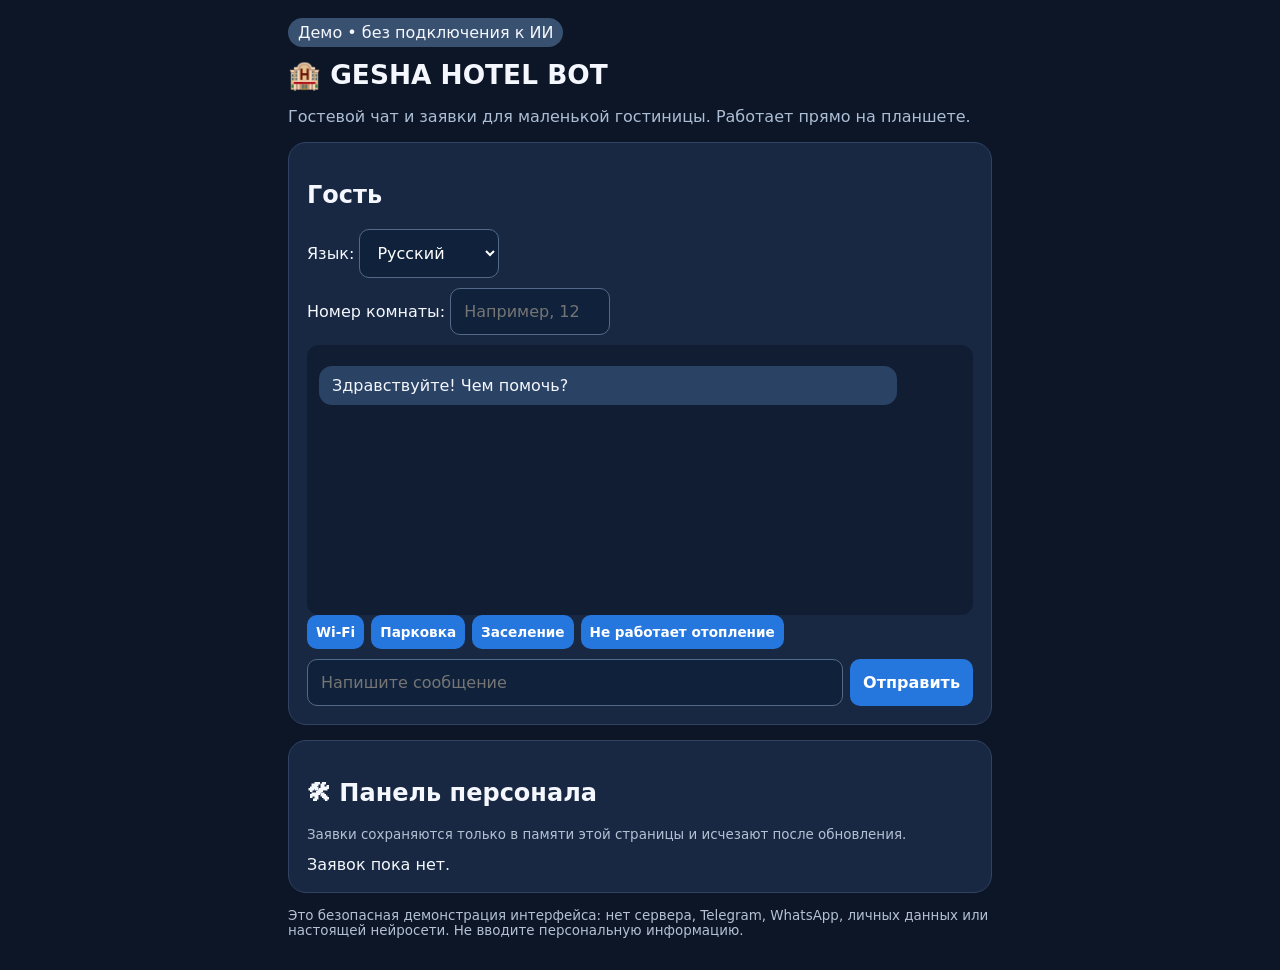
==== docs/index.html @ e12b0715 "Add standalone mobile demo for GitHub Pages" ====
<!doctype html><html lang="ru"><head><meta charset="utf-8"><meta name="viewport" content="width=device-width,initial-scale=1"><meta name="theme-color" content="#0c1627"><title>GESHA HOTEL BOT — Demo</title><style>:root{font-family:system-ui;color:#f4f7fd;background:#0c1627}*{box-sizing:border-box}body{margin:0}main{max-width:740px;margin:auto;padding:18px}h1{font-size:1.65rem;margin:12px 0 4px}p{color:#acbed5}.card{background:#182842;border:1px solid #304363;border-radius:18px;padding:18px;margin:15px 0}.chat{height:270px;overflow:auto;background:#101d32;border-radius:12px;padding:12px}.bubble{background:#2a4264;padding:10px 13px;border-radius:13px;margin:9px 0;max-width:90%;white-space:pre-wrap}.mine{margin-left:auto;background:#1764b7}input,button,select{padding:13px;border-radius:10px;border:1px solid #536989;font:inherit;color:white;background:#10223b}button{background:#2677dd;border:0;font-weight:650;cursor:pointer}form{display:flex;gap:7px;margin-top:10px}form input{flex:1;min-width:0}button:focus-visible{outline:3px solid #8ebfff}.chips{display:flex;flex-wrap:wrap;gap:7px}.chips button{font-size:.85rem;padding:9px}.muted{font-size:.84rem;color:#b4c1d3}.tag{display:inline-block;background:#395171;border-radius:99px;padding:5px 10px}.ticket{padding:10px;border-bottom:1px solid #42516b}.ticket button{font-size:.8rem;padding:7px;margin-left:8px}label{display:block;margin:10px 0}</style></head><body><main><span class="tag">Демо • без подключения к ИИ</span><h1>🏨 GESHA HOTEL BOT</h1><p>Гостевой чат и заявки для маленькой гостиницы. Работает прямо на планшете.</p><div class="card"><h2>Гость</h2><label>Язык: <select id="lang"><option value="ru">Русский</option><option value="de">Deutsch</option><option value="en">English</option><option value="uk">Українська</option></select></label><label>Номер комнаты: <input id="room" placeholder="Например, 12" maxlength="10" style="max-width:160px"></label><div id="chat" class="chat" aria-live="polite"></div><div class="chips"><button data-q="wifi">Wi-Fi</button><button data-q="parking">Парковка</button><button data-q="checkin">Заселение</button><button data-q="broken">Не работает отопление</button></div><form id="form"><input id="msg" maxlength="500" required placeholder="Напишите сообщение"><button>Отправить</button></form></div><div class="card"><h2>🛠 Панель персонала</h2><p class="muted">Заявки сохраняются только в памяти этой страницы и исчезают после обновления.</p><div id="tickets">Заявок пока нет.</div></div><p class="muted">Это безопасная демонстрация интерфейса: нет сервера, Telegram, WhatsApp, личных данных или настоящей нейросети. Не вводите персональную информацию.</p></main><script>
const $=id=>document.getElementById(id),tickets=[];let count=0;
const tr={ru:{welcome:'Здравствуйте! Чем помочь?',wifi:'Данные Wi-Fi можно получить у администратора.',parking:'Информацию о парковке уточните у администратора.',checkin:'Время заселения уточните у администратора.',ticket:'Заявка №{id} создана. Персонал получил её в демонстрационной панели.',unknown:'Я могу помочь с Wi-Fi, парковкой, заселением или заявкой на ремонт.'},de:{welcome:'Hallo! Wie kann ich helfen?',wifi:'Bitte fragen Sie an der Rezeption nach den WLAN-Daten.',parking:'Bitte fragen Sie an der Rezeption nach Parkmöglichkeiten.',checkin:'Bitte bestätigen Sie die Check-in-Zeit mit der Rezeption.',ticket:'Anfrage Nr. {id} erstellt. Sie erscheint in der Demo-Personalansicht.',unknown:'Ich helfe bei WLAN, Parken, Check-in oder Reparaturmeldungen.'},en:{welcome:'Hello! How can I help?',wifi:'Please ask reception for Wi-Fi details.',parking:'Please ask reception about parking.',checkin:'Please confirm check-in time with reception.',ticket:'Request #{id} created in the demo staff panel.',unknown:'Ask about Wi-Fi, parking, check-in or report a maintenance issue.'},uk:{welcome:'Вітаю! Чим допомогти?',wifi:'Дані Wi-Fi можна отримати в адміністратора.',parking:'Інформацію про паркування уточніть в адміністратора.',checkin:'Час заселення уточніть в адміністратора.',ticket:'Заявку №{id} створено в демонстраційній панелі.',unknown:'Запитайте про Wi-Fi, паркування, заселення або повідомте про несправність.'}};
function bubble(s,mine=false){const d=document.createElement('div');d.className='bubble'+(mine?' mine':'');d.textContent=s;$('chat').append(d);$('chat').scrollTop=$('chat').scrollHeight}
function render(){const root=$('tickets');root.replaceChildren();if(!tickets.length){root.textContent='Заявок пока нет.';return}for(const t of tickets){const row=document.createElement('div');row.className='ticket';const span=document.createElement('span');span.textContent='#'+t.id+' · '+(t.room||'номер не указан')+' · '+t.message+' · '+t.status;const btn=document.createElement('button');btn.textContent='Выполнено';btn.onclick=()=>{t.status='готово';render()};row.append(span,btn);root.append(row)}}
function answer(s,force){const l=tr[$('lang').value];bubble(s,true);let k=force||'';const m=s.toLowerCase();if(!k){if(/wi.?fi|wlan|вай|інтернет|internet/.test(m))k='wifi';else if(/парков|park|паркув/.test(m))k='parking';else if(/заезд|засел|check.?in|eincheck/.test(m))k='checkin';else if(/не работает|слом|отоплен|kaputt|defekt|broken|repair|heating|не працю|несправ/.test(m))k='broken'}if(k==='broken'){const id=++count;tickets.unshift({id,room:$('room').value,message:s,status:'новая'});render();bubble(l.ticket.replace('{id}',id))}else bubble(l[k]||l.unknown)}
$('form').onsubmit=e=>{e.preventDefault();const s=$('msg').value.trim();if(s)answer(s);$('msg').value=''};document.querySelectorAll('[data-q]').forEach(b=>b.onclick=()=>answer(b.textContent,b.dataset.q));$('lang').onchange=()=>bubble(tr[$('lang').value].welcome);bubble(tr.ru.welcome);
</script></body></html>
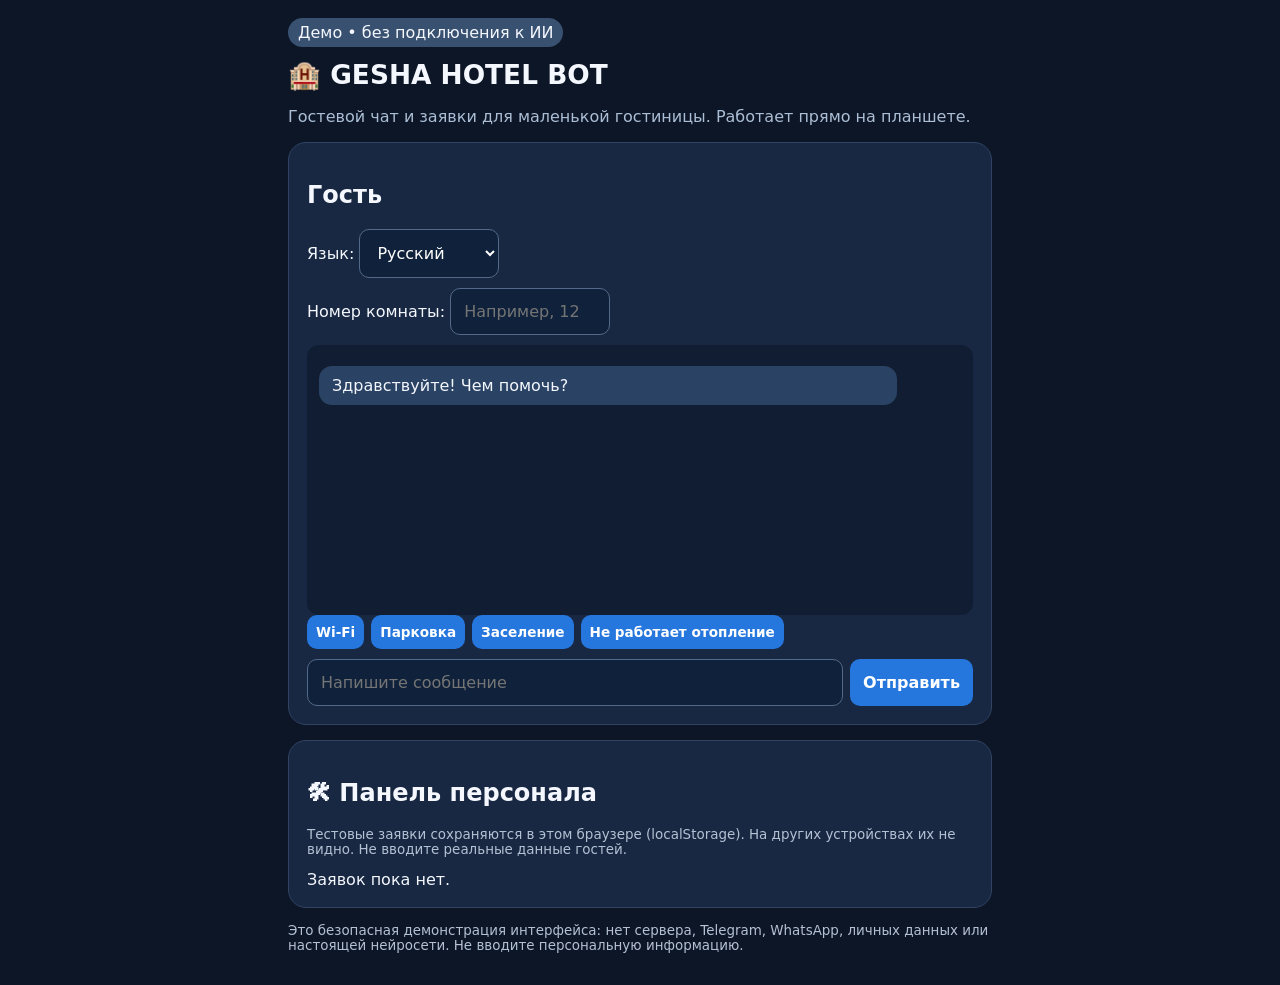
==== commit b60cfba8: "Demo v0.2: classify heating and help requests, persist local demo tickets" ====
--- a/docs/index.html
+++ b/docs/index.html
@@ -1,8 +1,8 @@
-<!doctype html><html lang="ru"><head><meta charset="utf-8"><meta name="viewport" content="width=device-width,initial-scale=1"><meta name="theme-color" content="#0c1627"><title>GESHA HOTEL BOT — Demo</title><style>:root{font-family:system-ui;color:#f4f7fd;background:#0c1627}*{box-sizing:border-box}body{margin:0}main{max-width:740px;margin:auto;padding:18px}h1{font-size:1.65rem;margin:12px 0 4px}p{color:#acbed5}.card{background:#182842;border:1px solid #304363;border-radius:18px;padding:18px;margin:15px 0}.chat{height:270px;overflow:auto;background:#101d32;border-radius:12px;padding:12px}.bubble{background:#2a4264;padding:10px 13px;border-radius:13px;margin:9px 0;max-width:90%;white-space:pre-wrap}.mine{margin-left:auto;background:#1764b7}input,button,select{padding:13px;border-radius:10px;border:1px solid #536989;font:inherit;color:white;background:#10223b}button{background:#2677dd;border:0;font-weight:650;cursor:pointer}form{display:flex;gap:7px;margin-top:10px}form input{flex:1;min-width:0}button:focus-visible{outline:3px solid #8ebfff}.chips{display:flex;flex-wrap:wrap;gap:7px}.chips button{font-size:.85rem;padding:9px}.muted{font-size:.84rem;color:#b4c1d3}.tag{display:inline-block;background:#395171;border-radius:99px;padding:5px 10px}.ticket{padding:10px;border-bottom:1px solid #42516b}.ticket button{font-size:.8rem;padding:7px;margin-left:8px}label{display:block;margin:10px 0}</style></head><body><main><span class="tag">Демо • без подключения к ИИ</span><h1>🏨 GESHA HOTEL BOT</h1><p>Гостевой чат и заявки для маленькой гостиницы. Работает прямо на планшете.</p><div class="card"><h2>Гость</h2><label>Язык: <select id="lang"><option value="ru">Русский</option><option value="de">Deutsch</option><option value="en">English</option><option value="uk">Українська</option></select></label><label>Номер комнаты: <input id="room" placeholder="Например, 12" maxlength="10" style="max-width:160px"></label><div id="chat" class="chat" aria-live="polite"></div><div class="chips"><button data-q="wifi">Wi-Fi</button><button data-q="parking">Парковка</button><button data-q="checkin">Заселение</button><button data-q="broken">Не работает отопление</button></div><form id="form"><input id="msg" maxlength="500" required placeholder="Напишите сообщение"><button>Отправить</button></form></div><div class="card"><h2>🛠 Панель персонала</h2><p class="muted">Заявки сохраняются только в памяти этой страницы и исчезают после обновления.</p><div id="tickets">Заявок пока нет.</div></div><p class="muted">Это безопасная демонстрация интерфейса: нет сервера, Telegram, WhatsApp, личных данных или настоящей нейросети. Не вводите персональную информацию.</p></main><script>
-const $=id=>document.getElementById(id),tickets=[];let count=0;
-const tr={ru:{welcome:'Здравствуйте! Чем помочь?',wifi:'Данные Wi-Fi можно получить у администратора.',parking:'Информацию о парковке уточните у администратора.',checkin:'Время заселения уточните у администратора.',ticket:'Заявка №{id} создана. Персонал получил её в демонстрационной панели.',unknown:'Я могу помочь с Wi-Fi, парковкой, заселением или заявкой на ремонт.'},de:{welcome:'Hallo! Wie kann ich helfen?',wifi:'Bitte fragen Sie an der Rezeption nach den WLAN-Daten.',parking:'Bitte fragen Sie an der Rezeption nach Parkmöglichkeiten.',checkin:'Bitte bestätigen Sie die Check-in-Zeit mit der Rezeption.',ticket:'Anfrage Nr. {id} erstellt. Sie erscheint in der Demo-Personalansicht.',unknown:'Ich helfe bei WLAN, Parken, Check-in oder Reparaturmeldungen.'},en:{welcome:'Hello! How can I help?',wifi:'Please ask reception for Wi-Fi details.',parking:'Please ask reception about parking.',checkin:'Please confirm check-in time with reception.',ticket:'Request #{id} created in the demo staff panel.',unknown:'Ask about Wi-Fi, parking, check-in or report a maintenance issue.'},uk:{welcome:'Вітаю! Чим допомогти?',wifi:'Дані Wi-Fi можна отримати в адміністратора.',parking:'Інформацію про паркування уточніть в адміністратора.',checkin:'Час заселення уточніть в адміністратора.',ticket:'Заявку №{id} створено в демонстраційній панелі.',unknown:'Запитайте про Wi-Fi, паркування, заселення або повідомте про несправність.'}};
+<!doctype html><html lang="ru"><head><meta charset="utf-8"><meta name="viewport" content="width=device-width,initial-scale=1"><meta name="theme-color" content="#0c1627"><title>GESHA HOTEL BOT — Demo</title><style>:root{font-family:system-ui;color:#f4f7fd;background:#0c1627}*{box-sizing:border-box}body{margin:0}main{max-width:740px;margin:auto;padding:18px}h1{font-size:1.65rem;margin:12px 0 4px}p{color:#acbed5}.card{background:#182842;border:1px solid #304363;border-radius:18px;padding:18px;margin:15px 0}.chat{height:270px;overflow:auto;background:#101d32;border-radius:12px;padding:12px}.bubble{background:#2a4264;padding:10px 13px;border-radius:13px;margin:9px 0;max-width:90%;white-space:pre-wrap}.mine{margin-left:auto;background:#1764b7}input,button,select{padding:13px;border-radius:10px;border:1px solid #536989;font:inherit;color:white;background:#10223b}button{background:#2677dd;border:0;font-weight:650;cursor:pointer}form{display:flex;gap:7px;margin-top:10px}form input{flex:1;min-width:0}button:focus-visible{outline:3px solid #8ebfff}.chips{display:flex;flex-wrap:wrap;gap:7px}.chips button{font-size:.85rem;padding:9px}.muted{font-size:.84rem;color:#b4c1d3}.tag{display:inline-block;background:#395171;border-radius:99px;padding:5px 10px}.ticket{padding:10px;border-bottom:1px solid #42516b}.ticket button{font-size:.8rem;padding:7px;margin-left:8px}label{display:block;margin:10px 0}</style></head><body><main><span class="tag">Демо • без подключения к ИИ</span><h1>🏨 GESHA HOTEL BOT</h1><p>Гостевой чат и заявки для маленькой гостиницы. Работает прямо на планшете.</p><div class="card"><h2>Гость</h2><label>Язык: <select id="lang"><option value="ru">Русский</option><option value="de">Deutsch</option><option value="en">English</option><option value="uk">Українська</option></select></label><label>Номер комнаты: <input id="room" placeholder="Например, 12" maxlength="10" style="max-width:160px"></label><div id="chat" class="chat" aria-live="polite"></div><div class="chips"><button data-q="wifi">Wi-Fi</button><button data-q="parking">Парковка</button><button data-q="checkin">Заселение</button><button data-q="broken">Не работает отопление</button></div><form id="form"><input id="msg" maxlength="500" required placeholder="Напишите сообщение"><button>Отправить</button></form></div><div class="card"><h2>🛠 Панель персонала</h2><p class="muted">Тестовые заявки сохраняются в этом браузере (localStorage). На других устройствах их не видно. Не вводите реальные данные гостей.</p><div id="tickets">Заявок пока нет.</div></div><p class="muted">Это безопасная демонстрация интерфейса: нет сервера, Telegram, WhatsApp, личных данных или настоящей нейросети. Не вводите персональную информацию.</p></main><script>
+const $=id=>document.getElementById(id);const STORAGE='gesha-hotel-demo-v02';let tickets=[];try{const saved=JSON.parse(localStorage.getItem(STORAGE)||'[]');if(Array.isArray(saved))tickets=saved.filter(x=>x&&typeof x.id==='number'&&typeof x.message==='string').slice(0,100)}catch(e){}let count=tickets.reduce((n,t)=>Math.max(n,t.id),0);const persist=()=>{try{localStorage.setItem(STORAGE,JSON.stringify(tickets.slice(0,100)))}catch(e){}};
+const classify=s=>{const m=s.toLowerCase().replace(/ё/g,'е');if(/wi.?fi|wlan|вай.?фай|интернет|інтернет/.test(m))return 'wifi';if(/парков|park|паркув/.test(m))return 'parking';if(/заезд|засел|check.?in|eincheck|заїзд/.test(m))return 'checkin';if(/холод|мерзн|замерз|нет тепла|не гре|отоплен|батаре|радиатор|heizung|heating|cold|kalt|warmwasser|тепл|опалення|холодно|cold room/.test(m))return 'heating';if(/не работает|не працю|слом|неисправ|несправ|проблем|почин|исправ|ремонт|kaputt|defekt|broken|repair|problem|fix|help|помогите|допомож/.test(m))return 'repair';if(/уборк|гряз|мусор|полотенц|clean|dirty|handtuch|reinig|прибиран/.test(m))return 'cleaning';return ''};const category=k=>({heating:'Отопление',repair:'Ремонт / помощь',cleaning:'Уборка'})[k]||'Другое';const tr={ru:{welcome:'Здравствуйте! Чем помочь?',wifi:'Данные Wi-Fi можно получить у администратора.',parking:'Информацию о парковке уточните у администратора.',checkin:'Время заселения уточните у администратора.',ticket:'Заявка №{id} создана. Персонал получил её в демонстрационной панели.',unknown:'Я могу помочь с Wi-Fi, парковкой, заселением или заявкой на ремонт.'},de:{welcome:'Hallo! Wie kann ich helfen?',wifi:'Bitte fragen Sie an der Rezeption nach den WLAN-Daten.',parking:'Bitte fragen Sie an der Rezeption nach Parkmöglichkeiten.',checkin:'Bitte bestätigen Sie die Check-in-Zeit mit der Rezeption.',ticket:'Anfrage Nr. {id} erstellt. Sie erscheint in der Demo-Personalansicht.',unknown:'Ich helfe bei WLAN, Parken, Check-in oder Reparaturmeldungen.'},en:{welcome:'Hello! How can I help?',wifi:'Please ask reception for Wi-Fi details.',parking:'Please ask reception about parking.',checkin:'Please confirm check-in time with reception.',ticket:'Request #{id} created in the demo staff panel.',unknown:'Ask about Wi-Fi, parking, check-in or report a maintenance issue.'},uk:{welcome:'Вітаю! Чим допомогти?',wifi:'Дані Wi-Fi можна отримати в адміністратора.',parking:'Інформацію про паркування уточніть в адміністратора.',checkin:'Час заселення уточніть в адміністратора.',ticket:'Заявку №{id} створено в демонстраційній панелі.',unknown:'Запитайте про Wi-Fi, паркування, заселення або повідомте про несправність.'}};
 function bubble(s,mine=false){const d=document.createElement('div');d.className='bubble'+(mine?' mine':'');d.textContent=s;$('chat').append(d);$('chat').scrollTop=$('chat').scrollHeight}
-function render(){const root=$('tickets');root.replaceChildren();if(!tickets.length){root.textContent='Заявок пока нет.';return}for(const t of tickets){const row=document.createElement('div');row.className='ticket';const span=document.createElement('span');span.textContent='#'+t.id+' · '+(t.room||'номер не указан')+' · '+t.message+' · '+t.status;const btn=document.createElement('button');btn.textContent='Выполнено';btn.onclick=()=>{t.status='готово';render()};row.append(span,btn);root.append(row)}}
-function answer(s,force){const l=tr[$('lang').value];bubble(s,true);let k=force||'';const m=s.toLowerCase();if(!k){if(/wi.?fi|wlan|вай|інтернет|internet/.test(m))k='wifi';else if(/парков|park|паркув/.test(m))k='parking';else if(/заезд|засел|check.?in|eincheck/.test(m))k='checkin';else if(/не работает|слом|отоплен|kaputt|defekt|broken|repair|heating|не працю|несправ/.test(m))k='broken'}if(k==='broken'){const id=++count;tickets.unshift({id,room:$('room').value,message:s,status:'новая'});render();bubble(l.ticket.replace('{id}',id))}else bubble(l[k]||l.unknown)}
-$('form').onsubmit=e=>{e.preventDefault();const s=$('msg').value.trim();if(s)answer(s);$('msg').value=''};document.querySelectorAll('[data-q]').forEach(b=>b.onclick=()=>answer(b.textContent,b.dataset.q));$('lang').onchange=()=>bubble(tr[$('lang').value].welcome);bubble(tr.ru.welcome);
+function render(){const root=$('tickets');root.replaceChildren();if(!tickets.length){root.textContent='Заявок пока нет.';return}for(const t of tickets){const row=document.createElement('div');row.className='ticket';const span=document.createElement('span');span.textContent='#'+t.id+' · '+(t.room||'номер не указан')+' · '+(t.category||'Обращение')+' · '+t.message+' · '+t.status;const btn=document.createElement('button');btn.textContent='Выполнено';btn.onclick=()=>{t.status='готово';persist();render()};row.append(span,btn);root.append(row)}}
+function answer(s,force){const l=tr[$('lang').value];bubble(s,true);const k=force||classify(s);if(['heating','repair','cleaning','broken'].includes(k)){const id=++count;tickets.unshift({id,room:$('room').value,message:s,category:category(k==='broken'?'repair':k),status:'новая'});persist();render();bubble(l.ticket.replace('{id}',id))}else bubble(l[k]||l.unknown)}
+$('form').onsubmit=e=>{e.preventDefault();const s=$('msg').value.trim();if(s)answer(s);$('msg').value=''};document.querySelectorAll('[data-q]').forEach(b=>b.onclick=()=>answer(b.textContent,b.dataset.q));$('lang').onchange=()=>bubble(tr[$('lang').value].welcome);render();bubble(tr.ru.welcome);
 </script></body></html>
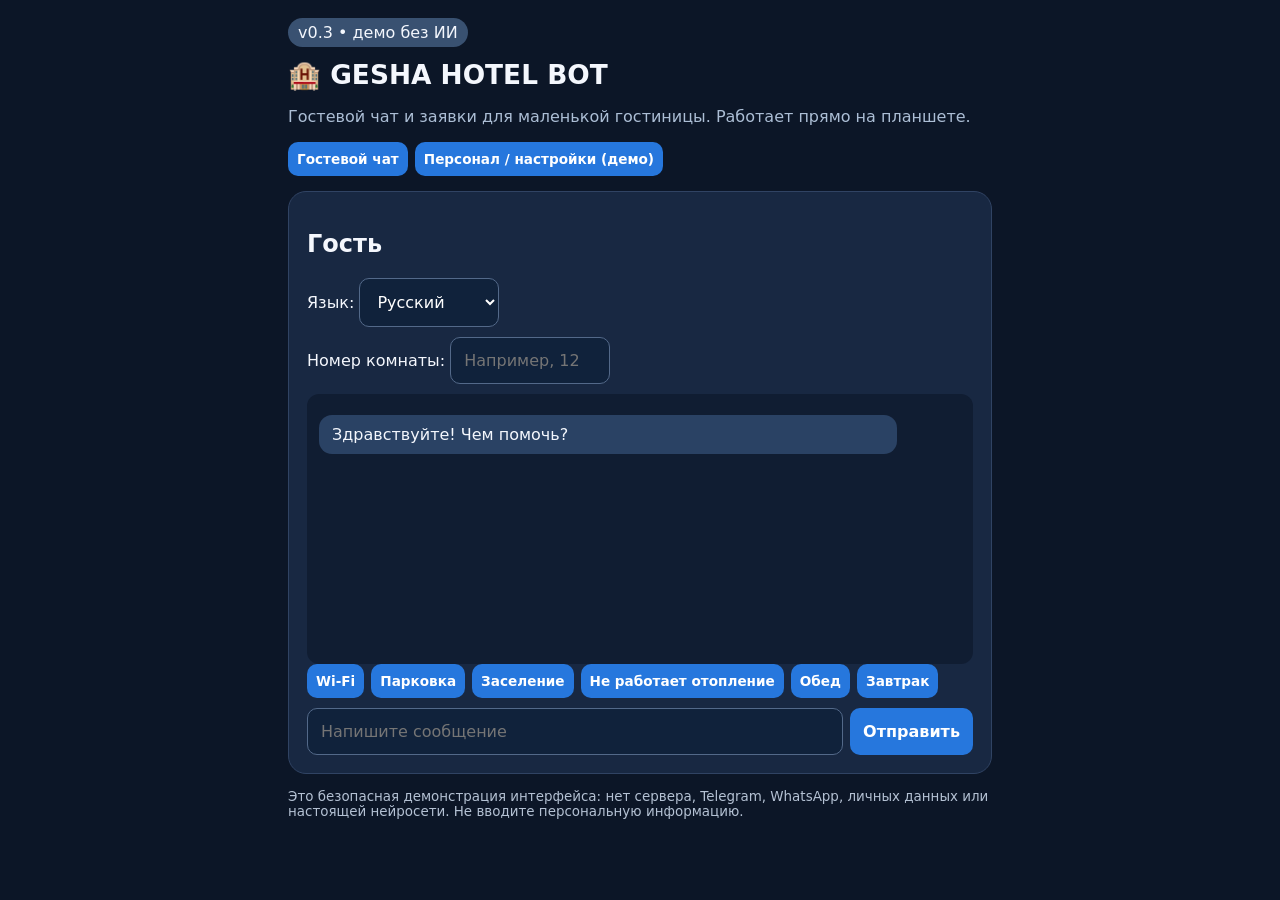
==== commit 9484ba6d: "Demo v0.3: guest/staff tabs, editable meal times and services, request room number" ====
--- a/docs/index.html
+++ b/docs/index.html
@@ -1,8 +1,8 @@
-<!doctype html><html lang="ru"><head><meta charset="utf-8"><meta name="viewport" content="width=device-width,initial-scale=1"><meta name="theme-color" content="#0c1627"><title>GESHA HOTEL BOT — Demo</title><style>:root{font-family:system-ui;color:#f4f7fd;background:#0c1627}*{box-sizing:border-box}body{margin:0}main{max-width:740px;margin:auto;padding:18px}h1{font-size:1.65rem;margin:12px 0 4px}p{color:#acbed5}.card{background:#182842;border:1px solid #304363;border-radius:18px;padding:18px;margin:15px 0}.chat{height:270px;overflow:auto;background:#101d32;border-radius:12px;padding:12px}.bubble{background:#2a4264;padding:10px 13px;border-radius:13px;margin:9px 0;max-width:90%;white-space:pre-wrap}.mine{margin-left:auto;background:#1764b7}input,button,select{padding:13px;border-radius:10px;border:1px solid #536989;font:inherit;color:white;background:#10223b}button{background:#2677dd;border:0;font-weight:650;cursor:pointer}form{display:flex;gap:7px;margin-top:10px}form input{flex:1;min-width:0}button:focus-visible{outline:3px solid #8ebfff}.chips{display:flex;flex-wrap:wrap;gap:7px}.chips button{font-size:.85rem;padding:9px}.muted{font-size:.84rem;color:#b4c1d3}.tag{display:inline-block;background:#395171;border-radius:99px;padding:5px 10px}.ticket{padding:10px;border-bottom:1px solid #42516b}.ticket button{font-size:.8rem;padding:7px;margin-left:8px}label{display:block;margin:10px 0}</style></head><body><main><span class="tag">Демо • без подключения к ИИ</span><h1>🏨 GESHA HOTEL BOT</h1><p>Гостевой чат и заявки для маленькой гостиницы. Работает прямо на планшете.</p><div class="card"><h2>Гость</h2><label>Язык: <select id="lang"><option value="ru">Русский</option><option value="de">Deutsch</option><option value="en">English</option><option value="uk">Українська</option></select></label><label>Номер комнаты: <input id="room" placeholder="Например, 12" maxlength="10" style="max-width:160px"></label><div id="chat" class="chat" aria-live="polite"></div><div class="chips"><button data-q="wifi">Wi-Fi</button><button data-q="parking">Парковка</button><button data-q="checkin">Заселение</button><button data-q="broken">Не работает отопление</button></div><form id="form"><input id="msg" maxlength="500" required placeholder="Напишите сообщение"><button>Отправить</button></form></div><div class="card"><h2>🛠 Панель персонала</h2><p class="muted">Тестовые заявки сохраняются в этом браузере (localStorage). На других устройствах их не видно. Не вводите реальные данные гостей.</p><div id="tickets">Заявок пока нет.</div></div><p class="muted">Это безопасная демонстрация интерфейса: нет сервера, Telegram, WhatsApp, личных данных или настоящей нейросети. Не вводите персональную информацию.</p></main><script>
-const $=id=>document.getElementById(id);const STORAGE='gesha-hotel-demo-v02';let tickets=[];try{const saved=JSON.parse(localStorage.getItem(STORAGE)||'[]');if(Array.isArray(saved))tickets=saved.filter(x=>x&&typeof x.id==='number'&&typeof x.message==='string').slice(0,100)}catch(e){}let count=tickets.reduce((n,t)=>Math.max(n,t.id),0);const persist=()=>{try{localStorage.setItem(STORAGE,JSON.stringify(tickets.slice(0,100)))}catch(e){}};
-const classify=s=>{const m=s.toLowerCase().replace(/ё/g,'е');if(/wi.?fi|wlan|вай.?фай|интернет|інтернет/.test(m))return 'wifi';if(/парков|park|паркув/.test(m))return 'parking';if(/заезд|засел|check.?in|eincheck|заїзд/.test(m))return 'checkin';if(/холод|мерзн|замерз|нет тепла|не гре|отоплен|батаре|радиатор|heizung|heating|cold|kalt|warmwasser|тепл|опалення|холодно|cold room/.test(m))return 'heating';if(/не работает|не працю|слом|неисправ|несправ|проблем|почин|исправ|ремонт|kaputt|defekt|broken|repair|problem|fix|help|помогите|допомож/.test(m))return 'repair';if(/уборк|гряз|мусор|полотенц|clean|dirty|handtuch|reinig|прибиран/.test(m))return 'cleaning';return ''};const category=k=>({heating:'Отопление',repair:'Ремонт / помощь',cleaning:'Уборка'})[k]||'Другое';const tr={ru:{welcome:'Здравствуйте! Чем помочь?',wifi:'Данные Wi-Fi можно получить у администратора.',parking:'Информацию о парковке уточните у администратора.',checkin:'Время заселения уточните у администратора.',ticket:'Заявка №{id} создана. Персонал получил её в демонстрационной панели.',unknown:'Я могу помочь с Wi-Fi, парковкой, заселением или заявкой на ремонт.'},de:{welcome:'Hallo! Wie kann ich helfen?',wifi:'Bitte fragen Sie an der Rezeption nach den WLAN-Daten.',parking:'Bitte fragen Sie an der Rezeption nach Parkmöglichkeiten.',checkin:'Bitte bestätigen Sie die Check-in-Zeit mit der Rezeption.',ticket:'Anfrage Nr. {id} erstellt. Sie erscheint in der Demo-Personalansicht.',unknown:'Ich helfe bei WLAN, Parken, Check-in oder Reparaturmeldungen.'},en:{welcome:'Hello! How can I help?',wifi:'Please ask reception for Wi-Fi details.',parking:'Please ask reception about parking.',checkin:'Please confirm check-in time with reception.',ticket:'Request #{id} created in the demo staff panel.',unknown:'Ask about Wi-Fi, parking, check-in or report a maintenance issue.'},uk:{welcome:'Вітаю! Чим допомогти?',wifi:'Дані Wi-Fi можна отримати в адміністратора.',parking:'Інформацію про паркування уточніть в адміністратора.',checkin:'Час заселення уточніть в адміністратора.',ticket:'Заявку №{id} створено в демонстраційній панелі.',unknown:'Запитайте про Wi-Fi, паркування, заселення або повідомте про несправність.'}};
+<!doctype html><html lang="ru"><head><meta charset="utf-8"><meta name="viewport" content="width=device-width,initial-scale=1"><meta name="theme-color" content="#0c1627"><title>GESHA HOTEL BOT — Demo</title><style>:root{font-family:system-ui;color:#f4f7fd;background:#0c1627}*{box-sizing:border-box}body{margin:0}main{max-width:740px;margin:auto;padding:18px}h1{font-size:1.65rem;margin:12px 0 4px}p{color:#acbed5}.card{background:#182842;border:1px solid #304363;border-radius:18px;padding:18px;margin:15px 0}.chat{height:270px;overflow:auto;background:#101d32;border-radius:12px;padding:12px}.bubble{background:#2a4264;padding:10px 13px;border-radius:13px;margin:9px 0;max-width:90%;white-space:pre-wrap}.mine{margin-left:auto;background:#1764b7}input,button,select{padding:13px;border-radius:10px;border:1px solid #536989;font:inherit;color:white;background:#10223b}button{background:#2677dd;border:0;font-weight:650;cursor:pointer}form{display:flex;gap:7px;margin-top:10px}form input{flex:1;min-width:0}button:focus-visible{outline:3px solid #8ebfff}.chips{display:flex;flex-wrap:wrap;gap:7px}.chips button{font-size:.85rem;padding:9px}.muted{font-size:.84rem;color:#b4c1d3}.tag{display:inline-block;background:#395171;border-radius:99px;padding:5px 10px}.ticket{padding:10px;border-bottom:1px solid #42516b}.ticket button{font-size:.8rem;padding:7px;margin-left:8px} [hidden]{display:none!important}.setting{margin:10px 0}.setting input{width:100%;margin-top:4px}label{display:block;margin:10px 0}</style></head><body><main><span class="tag">v0.3 • демо без ИИ</span><h1>🏨 GESHA HOTEL BOT</h1><p>Гостевой чат и заявки для маленькой гостиницы. Работает прямо на планшете.</p><nav class="chips"><button id="guestTab" type="button">Гостевой чат</button><button id="staffTab" type="button">Персонал / настройки (демо)</button></nav><div class="card" id="guestPanel"><h2>Гость</h2><label>Язык: <select id="lang"><option value="ru">Русский</option><option value="de">Deutsch</option><option value="en">English</option><option value="uk">Українська</option></select></label><label>Номер комнаты: <input id="room" placeholder="Например, 12" maxlength="10" style="max-width:160px"></label><div id="chat" class="chat" aria-live="polite"></div><div class="chips"><button data-q="wifi">Wi-Fi</button><button data-q="parking">Парковка</button><button data-q="checkin">Заселение</button><button data-q="broken">Не работает отопление</button><button data-q="lunch">Обед</button><button data-q="breakfast">Завтрак</button></div><form id="form"><input id="msg" maxlength="500" required placeholder="Напишите сообщение"><button>Отправить</button></form></div><div class="card" id="staffPanel" hidden><h2>🛠 Панель персонала</h2><p class="muted">Демо без авторизации. Для настоящих гостей нужна отдельная защищённая панель и сервер.</p><h3>Информация о гостинице</h3><p class="muted">Заполните фактические часы и услуги. Пока поле пустое, бот направляет гостя к администратору.</p><div id="settings"></div><button type="button" id="saveSettings">Сохранить информацию</button><h3>Заявки</h3><p class="muted">Тестовые заявки сохраняются в этом браузере (localStorage). На других устройствах их не видно. Не вводите реальные данные гостей.</p><div id="tickets">Заявок пока нет.</div></div><p class="muted">Это безопасная демонстрация интерфейса: нет сервера, Telegram, WhatsApp, личных данных или настоящей нейросети. Не вводите персональную информацию.</p></main><script>
+const $=id=>document.getElementById(id);let pending=null;const roomPrompt={ru:'Укажите, пожалуйста, номер комнаты, чтобы оформить заявку.',de:'Bitte nennen Sie Ihre Zimmernummer, damit ich die Anfrage aufnehmen kann.',en:'Please provide your room number so I can register the request.',uk:'Будь ласка, вкажіть номер кімнати для оформлення заявки.'};const missingInfo={ru:'Расписание или услуга пока не указаны. Уточните, пожалуйста, у администратора.',de:'Diese Information ist noch nicht hinterlegt. Bitte fragen Sie an der Rezeption.',en:'This information has not been provided yet. Please ask reception.',uk:'Цю інформацію ще не додано. Будь ласка, уточніть в адміністратора.'};const STORAGE='gesha-hotel-demo-v02';let tickets=[];try{const saved=JSON.parse(localStorage.getItem(STORAGE)||'[]');if(Array.isArray(saved))tickets=saved.filter(x=>x&&typeof x.id==='number'&&typeof x.message==='string').slice(0,100)}catch(e){}let count=tickets.reduce((n,t)=>Math.max(n,t.id),0);const persist=()=>{try{localStorage.setItem(STORAGE,JSON.stringify(tickets.slice(0,100)))}catch(e){}};const INFO_KEY='gesha-hotel-info-v03';const infoFields={breakfast:'Время завтрака',lunch:'Время обеда',dinner:'Время ужина',checkout:'Время выезда',reception:'Контакты ресепшена',services:'Услуги гостиницы'};let info={};try{info=JSON.parse(localStorage.getItem(INFO_KEY)||'{}')||{}}catch(e){}
+const classify=s=>{const m=s.toLowerCase().replace(/ё/g,'е');if(/завтрак|снідан|frühstück|breakfast/.test(m))return 'breakfast';if(/обед|обід|mittagessen|lunch/.test(m))return 'lunch';if(/ужин|вечер|вечеря|abendessen|dinner|supper/.test(m))return 'dinner';if(/выезд|виселен|check.?out|auscheck/.test(m))return 'checkout';if(/ресепш|администратор|rezeption|reception|контакт/.test(m))return 'reception';if(/услуг|сервис|service|послуг/.test(m))return 'services';if(/wi.?fi|wlan|вай.?фай|интернет|інтернет/.test(m))return 'wifi';if(/парков|park|паркув/.test(m))return 'parking';if(/заезд|засел|check.?in|eincheck|заїзд/.test(m))return 'checkin';if(/холод|мерзн|замерз|нет тепла|не гре|отоплен|батаре|радиатор|heizung|heating|cold|kalt|warmwasser|тепл|опалення|холодно|cold room/.test(m))return 'heating';if(/не работает|не працю|слом|неисправ|несправ|проблем|почин|исправ|ремонт|kaputt|defekt|broken|repair|problem|fix|help|помогите|допомож/.test(m))return 'repair';if(/уборк|гряз|мусор|полотенц|clean|dirty|handtuch|reinig|прибиран/.test(m))return 'cleaning';return ''};const category=k=>({heating:'Отопление',repair:'Ремонт / помощь',cleaning:'Уборка'})[k]||'Другое';const tr={ru:{welcome:'Здравствуйте! Чем помочь?',wifi:'Данные Wi-Fi можно получить у администратора.',parking:'Информацию о парковке уточните у администратора.',checkin:'Время заселения уточните у администратора.',ticket:'Заявка №{id} создана. Персонал получил её в демонстрационной панели.',unknown:'Я могу помочь с Wi-Fi, парковкой, заселением или заявкой на ремонт.'},de:{welcome:'Hallo! Wie kann ich helfen?',wifi:'Bitte fragen Sie an der Rezeption nach den WLAN-Daten.',parking:'Bitte fragen Sie an der Rezeption nach Parkmöglichkeiten.',checkin:'Bitte bestätigen Sie die Check-in-Zeit mit der Rezeption.',ticket:'Anfrage Nr. {id} erstellt. Sie erscheint in der Demo-Personalansicht.',unknown:'Ich helfe bei WLAN, Parken, Check-in oder Reparaturmeldungen.'},en:{welcome:'Hello! How can I help?',wifi:'Please ask reception for Wi-Fi details.',parking:'Please ask reception about parking.',checkin:'Please confirm check-in time with reception.',ticket:'Request #{id} created in the demo staff panel.',unknown:'Ask about Wi-Fi, parking, check-in or report a maintenance issue.'},uk:{welcome:'Вітаю! Чим допомогти?',wifi:'Дані Wi-Fi можна отримати в адміністратора.',parking:'Інформацію про паркування уточніть в адміністратора.',checkin:'Час заселення уточніть в адміністратора.',ticket:'Заявку №{id} створено в демонстраційній панелі.',unknown:'Запитайте про Wi-Fi, паркування, заселення або повідомте про несправність.'}};
 function bubble(s,mine=false){const d=document.createElement('div');d.className='bubble'+(mine?' mine':'');d.textContent=s;$('chat').append(d);$('chat').scrollTop=$('chat').scrollHeight}
 function render(){const root=$('tickets');root.replaceChildren();if(!tickets.length){root.textContent='Заявок пока нет.';return}for(const t of tickets){const row=document.createElement('div');row.className='ticket';const span=document.createElement('span');span.textContent='#'+t.id+' · '+(t.room||'номер не указан')+' · '+(t.category||'Обращение')+' · '+t.message+' · '+t.status;const btn=document.createElement('button');btn.textContent='Выполнено';btn.onclick=()=>{t.status='готово';persist();render()};row.append(span,btn);root.append(row)}}
-function answer(s,force){const l=tr[$('lang').value];bubble(s,true);const k=force||classify(s);if(['heating','repair','cleaning','broken'].includes(k)){const id=++count;tickets.unshift({id,room:$('room').value,message:s,category:category(k==='broken'?'repair':k),status:'новая'});persist();render();bubble(l.ticket.replace('{id}',id))}else bubble(l[k]||l.unknown)}
-$('form').onsubmit=e=>{e.preventDefault();const s=$('msg').value.trim();if(s)answer(s);$('msg').value=''};document.querySelectorAll('[data-q]').forEach(b=>b.onclick=()=>answer(b.textContent,b.dataset.q));$('lang').onchange=()=>bubble(tr[$('lang').value].welcome);render();bubble(tr.ru.welcome);
+function answer(s,force){const l=tr[$('lang').value];bubble(s,true);const k=force||classify(s);if(['heating','repair','cleaning','broken'].includes(k)){if(!$('room').value.trim()){pending={message:s,kind:k};bubble(roomPrompt[$('lang').value]);return}const id=++count;tickets.unshift({id,room:$('room').value,message:s,category:category(k==='broken'?'repair':k),status:'новая'});persist();render();bubble(l.ticket.replace('{id}',id))}else if(infoFields[k]){bubble(info[k]||missingInfo[$('lang').value])}else bubble(l[k]||l.unknown)}
+$('form').onsubmit=e=>{e.preventDefault();const s=$('msg').value.trim();if(s){if(pending){const room=s.match(/(?:№\s*)?([A-Za-zА-Яа-я0-9-]{1,10})/);if(room&&(/^(?:\d{1,4}|[A-Za-zА-Яа-я]{1,3}-?\d{1,4})$/.test(s.trim()))){$('room').value=s.trim();const old=pending;pending=null;bubble(s,true);answer(old.message,old.kind)}else{bubble(s,true);bubble(roomPrompt[$('lang').value])}}else answer(s)}$('msg').value=''};document.querySelectorAll('[data-q]').forEach(b=>b.onclick=()=>answer(b.textContent,b.dataset.q));$('lang').onchange=()=>bubble(tr[$('lang').value].welcome);function showTab(which){$('guestPanel').hidden=which!=='guest';$('staffPanel').hidden=which!=='staff'}$('guestTab').onclick=()=>showTab('guest');$('staffTab').onclick=()=>showTab('staff');const settings=$('settings');for(const [key,label] of Object.entries(infoFields)){const wrap=document.createElement('label');wrap.className='setting';wrap.textContent=label;const input=document.createElement('input');input.dataset.info=key;input.value=info[key]||'';input.placeholder='Не указано';wrap.append(input);settings.append(wrap)}$('saveSettings').onclick=()=>{for(const input of settings.querySelectorAll('input'))info[input.dataset.info]=input.value.trim().slice(0,300);try{localStorage.setItem(INFO_KEY,JSON.stringify(info));alert('Сохранено в этом браузере')}catch(e){alert('Не удалось сохранить')}};render();showTab('guest');bubble(tr.ru.welcome);
 </script></body></html>
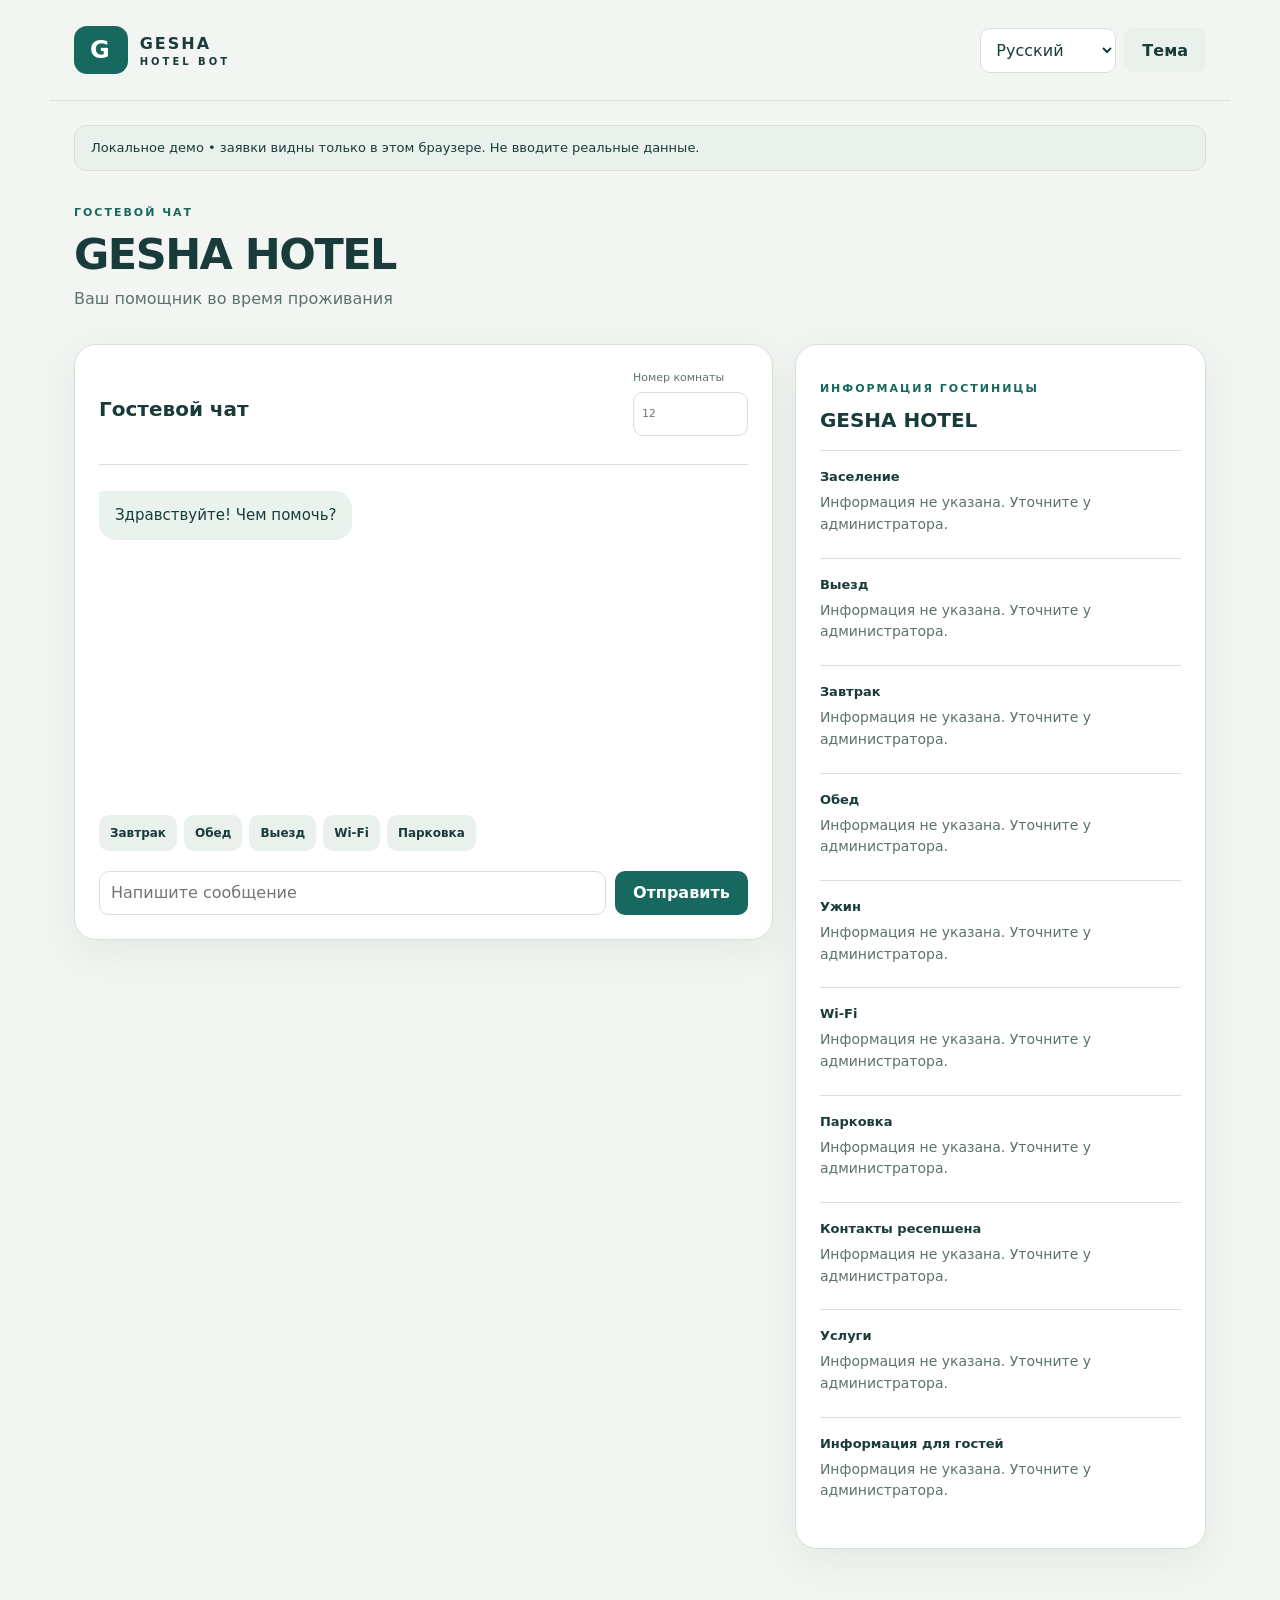
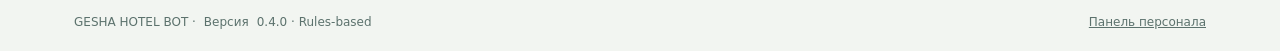
==== commit 61cf9c4d: "Prepare v0.4: shared multilingual UI, tenant-scoped server, roles and regression checks" ====
--- a/docs/index.html
+++ b/docs/index.html
@@ -1,8 +1,2 @@
-<!doctype html><html lang="ru"><head><meta charset="utf-8"><meta name="viewport" content="width=device-width,initial-scale=1"><meta name="theme-color" content="#0c1627"><title>GESHA HOTEL BOT — Demo</title><style>:root{font-family:system-ui;color:#f4f7fd;background:#0c1627}*{box-sizing:border-box}body{margin:0}main{max-width:740px;margin:auto;padding:18px}h1{font-size:1.65rem;margin:12px 0 4px}p{color:#acbed5}.card{background:#182842;border:1px solid #304363;border-radius:18px;padding:18px;margin:15px 0}.chat{height:270px;overflow:auto;background:#101d32;border-radius:12px;padding:12px}.bubble{background:#2a4264;padding:10px 13px;border-radius:13px;margin:9px 0;max-width:90%;white-space:pre-wrap}.mine{margin-left:auto;background:#1764b7}input,button,select{padding:13px;border-radius:10px;border:1px solid #536989;font:inherit;color:white;background:#10223b}button{background:#2677dd;border:0;font-weight:650;cursor:pointer}form{display:flex;gap:7px;margin-top:10px}form input{flex:1;min-width:0}button:focus-visible{outline:3px solid #8ebfff}.chips{display:flex;flex-wrap:wrap;gap:7px}.chips button{font-size:.85rem;padding:9px}.muted{font-size:.84rem;color:#b4c1d3}.tag{display:inline-block;background:#395171;border-radius:99px;padding:5px 10px}.ticket{padding:10px;border-bottom:1px solid #42516b}.ticket button{font-size:.8rem;padding:7px;margin-left:8px} [hidden]{display:none!important}.setting{margin:10px 0}.setting input{width:100%;margin-top:4px}label{display:block;margin:10px 0}</style></head><body><main><span class="tag">v0.3 • демо без ИИ</span><h1>🏨 GESHA HOTEL BOT</h1><p>Гостевой чат и заявки для маленькой гостиницы. Работает прямо на планшете.</p><nav class="chips"><button id="guestTab" type="button">Гостевой чат</button><button id="staffTab" type="button">Персонал / настройки (демо)</button></nav><div class="card" id="guestPanel"><h2>Гость</h2><label>Язык: <select id="lang"><option value="ru">Русский</option><option value="de">Deutsch</option><option value="en">English</option><option value="uk">Українська</option></select></label><label>Номер комнаты: <input id="room" placeholder="Например, 12" maxlength="10" style="max-width:160px"></label><div id="chat" class="chat" aria-live="polite"></div><div class="chips"><button data-q="wifi">Wi-Fi</button><button data-q="parking">Парковка</button><button data-q="checkin">Заселение</button><button data-q="broken">Не работает отопление</button><button data-q="lunch">Обед</button><button data-q="breakfast">Завтрак</button></div><form id="form"><input id="msg" maxlength="500" required placeholder="Напишите сообщение"><button>Отправить</button></form></div><div class="card" id="staffPanel" hidden><h2>🛠 Панель персонала</h2><p class="muted">Демо без авторизации. Для настоящих гостей нужна отдельная защищённая панель и сервер.</p><h3>Информация о гостинице</h3><p class="muted">Заполните фактические часы и услуги. Пока поле пустое, бот направляет гостя к администратору.</p><div id="settings"></div><button type="button" id="saveSettings">Сохранить информацию</button><h3>Заявки</h3><p class="muted">Тестовые заявки сохраняются в этом браузере (localStorage). На других устройствах их не видно. Не вводите реальные данные гостей.</p><div id="tickets">Заявок пока нет.</div></div><p class="muted">Это безопасная демонстрация интерфейса: нет сервера, Telegram, WhatsApp, личных данных или настоящей нейросети. Не вводите персональную информацию.</p></main><script>
-const $=id=>document.getElementById(id);let pending=null;const roomPrompt={ru:'Укажите, пожалуйста, номер комнаты, чтобы оформить заявку.',de:'Bitte nennen Sie Ihre Zimmernummer, damit ich die Anfrage aufnehmen kann.',en:'Please provide your room number so I can register the request.',uk:'Будь ласка, вкажіть номер кімнати для оформлення заявки.'};const missingInfo={ru:'Расписание или услуга пока не указаны. Уточните, пожалуйста, у администратора.',de:'Diese Information ist noch nicht hinterlegt. Bitte fragen Sie an der Rezeption.',en:'This information has not been provided yet. Please ask reception.',uk:'Цю інформацію ще не додано. Будь ласка, уточніть в адміністратора.'};const STORAGE='gesha-hotel-demo-v02';let tickets=[];try{const saved=JSON.parse(localStorage.getItem(STORAGE)||'[]');if(Array.isArray(saved))tickets=saved.filter(x=>x&&typeof x.id==='number'&&typeof x.message==='string').slice(0,100)}catch(e){}let count=tickets.reduce((n,t)=>Math.max(n,t.id),0);const persist=()=>{try{localStorage.setItem(STORAGE,JSON.stringify(tickets.slice(0,100)))}catch(e){}};const INFO_KEY='gesha-hotel-info-v03';const infoFields={breakfast:'Время завтрака',lunch:'Время обеда',dinner:'Время ужина',checkout:'Время выезда',reception:'Контакты ресепшена',services:'Услуги гостиницы'};let info={};try{info=JSON.parse(localStorage.getItem(INFO_KEY)||'{}')||{}}catch(e){}
-const classify=s=>{const m=s.toLowerCase().replace(/ё/g,'е');if(/завтрак|снідан|frühstück|breakfast/.test(m))return 'breakfast';if(/обед|обід|mittagessen|lunch/.test(m))return 'lunch';if(/ужин|вечер|вечеря|abendessen|dinner|supper/.test(m))return 'dinner';if(/выезд|виселен|check.?out|auscheck/.test(m))return 'checkout';if(/ресепш|администратор|rezeption|reception|контакт/.test(m))return 'reception';if(/услуг|сервис|service|послуг/.test(m))return 'services';if(/wi.?fi|wlan|вай.?фай|интернет|інтернет/.test(m))return 'wifi';if(/парков|park|паркув/.test(m))return 'parking';if(/заезд|засел|check.?in|eincheck|заїзд/.test(m))return 'checkin';if(/холод|мерзн|замерз|нет тепла|не гре|отоплен|батаре|радиатор|heizung|heating|cold|kalt|warmwasser|тепл|опалення|холодно|cold room/.test(m))return 'heating';if(/не работает|не працю|слом|неисправ|несправ|проблем|почин|исправ|ремонт|kaputt|defekt|broken|repair|problem|fix|help|помогите|допомож/.test(m))return 'repair';if(/уборк|гряз|мусор|полотенц|clean|dirty|handtuch|reinig|прибиран/.test(m))return 'cleaning';return ''};const category=k=>({heating:'Отопление',repair:'Ремонт / помощь',cleaning:'Уборка'})[k]||'Другое';const tr={ru:{welcome:'Здравствуйте! Чем помочь?',wifi:'Данные Wi-Fi можно получить у администратора.',parking:'Информацию о парковке уточните у администратора.',checkin:'Время заселения уточните у администратора.',ticket:'Заявка №{id} создана. Персонал получил её в демонстрационной панели.',unknown:'Я могу помочь с Wi-Fi, парковкой, заселением или заявкой на ремонт.'},de:{welcome:'Hallo! Wie kann ich helfen?',wifi:'Bitte fragen Sie an der Rezeption nach den WLAN-Daten.',parking:'Bitte fragen Sie an der Rezeption nach Parkmöglichkeiten.',checkin:'Bitte bestätigen Sie die Check-in-Zeit mit der Rezeption.',ticket:'Anfrage Nr. {id} erstellt. Sie erscheint in der Demo-Personalansicht.',unknown:'Ich helfe bei WLAN, Parken, Check-in oder Reparaturmeldungen.'},en:{welcome:'Hello! How can I help?',wifi:'Please ask reception for Wi-Fi details.',parking:'Please ask reception about parking.',checkin:'Please confirm check-in time with reception.',ticket:'Request #{id} created in the demo staff panel.',unknown:'Ask about Wi-Fi, parking, check-in or report a maintenance issue.'},uk:{welcome:'Вітаю! Чим допомогти?',wifi:'Дані Wi-Fi можна отримати в адміністратора.',parking:'Інформацію про паркування уточніть в адміністратора.',checkin:'Час заселення уточніть в адміністратора.',ticket:'Заявку №{id} створено в демонстраційній панелі.',unknown:'Запитайте про Wi-Fi, паркування, заселення або повідомте про несправність.'}};
-function bubble(s,mine=false){const d=document.createElement('div');d.className='bubble'+(mine?' mine':'');d.textContent=s;$('chat').append(d);$('chat').scrollTop=$('chat').scrollHeight}
-function render(){const root=$('tickets');root.replaceChildren();if(!tickets.length){root.textContent='Заявок пока нет.';return}for(const t of tickets){const row=document.createElement('div');row.className='ticket';const span=document.createElement('span');span.textContent='#'+t.id+' · '+(t.room||'номер не указан')+' · '+(t.category||'Обращение')+' · '+t.message+' · '+t.status;const btn=document.createElement('button');btn.textContent='Выполнено';btn.onclick=()=>{t.status='готово';persist();render()};row.append(span,btn);root.append(row)}}
-function answer(s,force){const l=tr[$('lang').value];bubble(s,true);const k=force||classify(s);if(['heating','repair','cleaning','broken'].includes(k)){if(!$('room').value.trim()){pending={message:s,kind:k};bubble(roomPrompt[$('lang').value]);return}const id=++count;tickets.unshift({id,room:$('room').value,message:s,category:category(k==='broken'?'repair':k),status:'новая'});persist();render();bubble(l.ticket.replace('{id}',id))}else if(infoFields[k]){bubble(info[k]||missingInfo[$('lang').value])}else bubble(l[k]||l.unknown)}
-$('form').onsubmit=e=>{e.preventDefault();const s=$('msg').value.trim();if(s){if(pending){const room=s.match(/(?:№\s*)?([A-Za-zА-Яа-я0-9-]{1,10})/);if(room&&(/^(?:\d{1,4}|[A-Za-zА-Яа-я]{1,3}-?\d{1,4})$/.test(s.trim()))){$('room').value=s.trim();const old=pending;pending=null;bubble(s,true);answer(old.message,old.kind)}else{bubble(s,true);bubble(roomPrompt[$('lang').value])}}else answer(s)}$('msg').value=''};document.querySelectorAll('[data-q]').forEach(b=>b.onclick=()=>answer(b.textContent,b.dataset.q));$('lang').onchange=()=>bubble(tr[$('lang').value].welcome);function showTab(which){$('guestPanel').hidden=which!=='guest';$('staffPanel').hidden=which!=='staff'}$('guestTab').onclick=()=>showTab('guest');$('staffTab').onclick=()=>showTab('staff');const settings=$('settings');for(const [key,label] of Object.entries(infoFields)){const wrap=document.createElement('label');wrap.className='setting';wrap.textContent=label;const input=document.createElement('input');input.dataset.info=key;input.value=info[key]||'';input.placeholder='Не указано';wrap.append(input);settings.append(wrap)}$('saveSettings').onclick=()=>{for(const input of settings.querySelectorAll('input'))info[input.dataset.info]=input.value.trim().slice(0,300);try{localStorage.setItem(INFO_KEY,JSON.stringify(info));alert('Сохранено в этом браузере')}catch(e){alert('Не удалось сохранить')}};render();showTab('guest');bubble(tr.ru.welcome);
-</script></body></html>+<!doctype html>
+<html lang="ru"><head><meta charset="utf-8"><meta name="viewport" content="width=device-width,initial-scale=1"><meta name="theme-color" content="#113c3a"><meta name="referrer" content="no-referrer"><title>GESHA HOTEL BOT · v0.4</title><link rel="stylesheet" href="style.css?v=0.4.0"><script defer src="engine.js?v=0.4.0"></script><script defer src="ui.js?v=0.4.0"></script></head><body data-page="guest"><header><a class="brand" href="./"><span class="mark">G</span><span>GESHA<span class="brand-sub">HOTEL BOT</span></span></a><div class="tools"><select id="lang" aria-label="Language"><option value="ru">Русский</option><option value="de">Deutsch</option><option value="en">English</option><option value="uk">Українська</option></select><button id="theme" data-t="theme" class="quiet"></button></div></header><main><div class="notice" id="mode" role="status"></div><div id="error" role="alert" hidden></div><section class="hero"><p class="eyebrow" data-t="guest"></p><h1 id="hotelName">GESHA HOTEL</h1><p data-t="intro"></p></section><div class="guest-grid"><section class="card chat-card"><div class="chat-head"><h2 data-t="guest"></h2><label class="room"><span data-t="room"></span><input id="room" maxlength="10" inputmode="text" placeholder="12"></label></div><div id="chat" role="log" aria-live="polite"></div><div class="chips" id="chips"></div><form id="chatForm"><label class="sr-only" for="message" data-t="message"></label><input id="message" maxlength="1500" required autocomplete="off" data-placeholder="message"><button id="send" data-t="send"></button></form><button class="quiet" id="cancel" data-t="cancel" hidden></button></section><aside class="card"><img id="hotelLogo" hidden alt="Hotel"><p class="eyebrow" data-t="configure"></p><h2 id="infoName">GESHA HOTEL</h2><p id="address"></p><div id="guestInfo"></div></aside></div></main><footer>GESHA HOTEL BOT · <span data-t="version"></span> 0.4.0 · Rules-based <a id="other"></a></footer></body></html>
--- a/docs/style.css
+++ b/docs/style.css
@@ -0,0 +1 @@
+:root{font-family:Inter,system-ui,-apple-system,sans-serif;color:#193c3b;background:#f2f5f1;--surface:#fff;--soft:#eaf0eb;--line:#d6e1db;--ink:#193c3b;--muted:#5c726d;--accent:#17685e;--bubble:#e9f2ed;--shadow:0 12px 40px #163d3210;color-scheme:light}*{box-sizing:border-box}body{margin:0}body.dark{--surface:#162d2d;--soft:#1d3837;--line:#34504d;--ink:#ecf5f0;--muted:#b1c9c0;--accent:#7edac4;--bubble:#284541;background:#0e2222;color:var(--ink);color-scheme:dark}header{max-width:1180px;margin:auto;display:flex;align-items:center;justify-content:space-between;gap:15px;padding:26px 24px;border-bottom:1px solid var(--line)}a{color:inherit}.brand{text-decoration:none;display:flex;align-items:center;gap:12px;font-weight:800;letter-spacing:2px}.mark{background:#17685e;color:#fff;border-radius:13px;padding:10px 16px;font-size:24px}.brand-sub{display:block;font-size:10px;letter-spacing:3px;margin-top:3px}.tools{display:flex;gap:8px;align-items:center}main{max-width:1180px;padding:24px;margin:auto}.notice{border:1px solid var(--line);background:var(--soft);padding:12px 16px;border-radius:12px;font-size:13px;line-height:1.5}.hero{padding:27px 0}.eyebrow{color:var(--accent);font-size:11px;font-weight:800;letter-spacing:2px;text-transform:uppercase}h1{font-size:clamp(28px,5vw,43px);font-weight:650;letter-spacing:-1.5px;margin:8px 0}h2{font-size:20px;margin:0 0 18px}h3{font-size:17px}p{line-height:1.55;color:var(--muted)}.hero p{margin:6px 0}.guest-grid{display:grid;grid-template-columns:minmax(0,1.7fr) minmax(240px,1fr);gap:22px;align-items:start}.card{min-width:0;background:var(--surface);border:1px solid var(--line);border-radius:22px;padding:24px;box-shadow:var(--shadow);margin-bottom:20px}.chat-head{display:flex;justify-content:space-between;align-items:center;gap:14px;border-bottom:1px solid var(--line);padding-bottom:15px}.chat-head h2{margin:0}.room{font-size:11px;max-width:115px}.room input{padding:8px}label{display:block;font-size:13px;color:var(--muted);line-height:1.6}input,textarea,select,button{font:inherit;border-radius:10px;min-height:44px}input,textarea,select{border:1px solid var(--line);background:var(--surface);color:var(--ink);padding:11px;max-width:100%;width:100%;min-width:0}label input,label textarea,label select{display:block;margin:5px 0 13px}textarea{min-height:80px;resize:vertical}button{border:0;background:#17685e;color:#fff;padding:11px 18px;cursor:pointer;font-weight:650}button:disabled{opacity:.5;cursor:wait}button:hover{filter:brightness(1.08)}button:focus-visible,a:focus-visible,input:focus-visible,textarea:focus-visible,select:focus-visible{outline:3px solid #d8ab59;outline-offset:2px}.quiet{background:var(--soft);color:var(--ink)}.tools select{width:auto}#chat{height:340px;overflow:auto;padding:14px 0;scroll-behavior:smooth}.bubble{background:var(--bubble);padding:13px 16px;border-radius:3px 17px 17px;margin:12px 0;max-width:90%;width:fit-content;white-space:pre-wrap;overflow-wrap:anywhere;font-size:15px;line-height:1.55}.bubble.mine{background:#17685e;color:#fff;margin-left:auto;border-radius:17px 3px 17px 17px}.chips{display:flex;gap:7px;flex-wrap:wrap;margin:10px 0}.chips button{background:var(--soft);color:var(--ink);font-size:12px;min-height:36px;padding:7px 11px}#chatForm{display:flex;gap:9px;padding-top:10px}#chatForm input{flex:1}#cancel{margin-top:10px}aside .info-row{border-top:1px solid var(--line);padding:15px 0;overflow-wrap:anywhere}aside .info-row strong{font-size:13px}aside .info-row p{font-size:14px;margin:7px 0;white-space:pre-wrap}#hotelLogo{width:64px;height:64px;object-fit:contain}.toolbar,.section-head{display:flex;gap:12px;align-items:center;justify-content:space-between;margin-bottom:18px}.section-head select{width:auto}.section-head h2{margin:0}.stats{display:grid;grid-template-columns:repeat(4,1fr);gap:12px;margin-bottom:20px}.stat{background:var(--surface);border:1px solid var(--line);border-radius:15px;padding:18px}.stat strong{display:block;font-size:27px}.stat span{font-size:12px;color:var(--muted)}.ticket{border-top:1px solid var(--line);padding:18px 0;overflow-wrap:anywhere}.ticket p{white-space:pre-wrap}.ticket small{color:var(--muted)}.ticket-controls{display:flex;gap:10px;flex-wrap:wrap;align-items:end}.ticket-controls label{flex:1;min-width:130px}.ticket-controls select{margin-bottom:0}.ticket-controls button{font-size:13px}.settings-grid{display:grid;grid-template-columns:1fr 1fr;gap:12px 22px}.login{max-width:460px;margin:auto}.badge{font-size:12px;padding:5px 10px;background:var(--soft);border-radius:20px;display:inline-block;margin:5px}.ticket-title{display:flex;flex-wrap:wrap;justify-content:space-between;gap:10px}#linkForm{border-top:1px solid var(--line);margin-top:25px;padding-top:15px}#ownerArea form{max-width:450px}#error{padding:15px;margin:12px 0;background:#ffe7df;color:#8a2510;border-radius:12px}footer{max-width:1180px;margin:auto;padding:22px 24px;font-size:12px;color:var(--muted);display:flex;gap:8px;flex-wrap:wrap}footer a{margin-left:auto}.sr-only{position:absolute;width:1px;height:1px;overflow:hidden;clip:rect(0,0,0,0)}[hidden]{display:none!important}@media(max-width:760px){header{padding:18px 16px}.tools{gap:5px}.tools select,.tools button{font-size:12px;padding:9px}.brand{font-size:13px;gap:8px}.mark{padding:8px 12px}main{padding:16px}.guest-grid{grid-template-columns:1fr}.card{padding:18px;border-radius:17px}.hero{padding:23px 0}.settings-grid{grid-template-columns:1fr}.stats{grid-template-columns:repeat(2,1fr)}#chat{height:320px}#chatForm button{padding:11px;font-size:13px}}@media(prefers-reduced-motion:reduce){#chat{scroll-behavior:auto}}
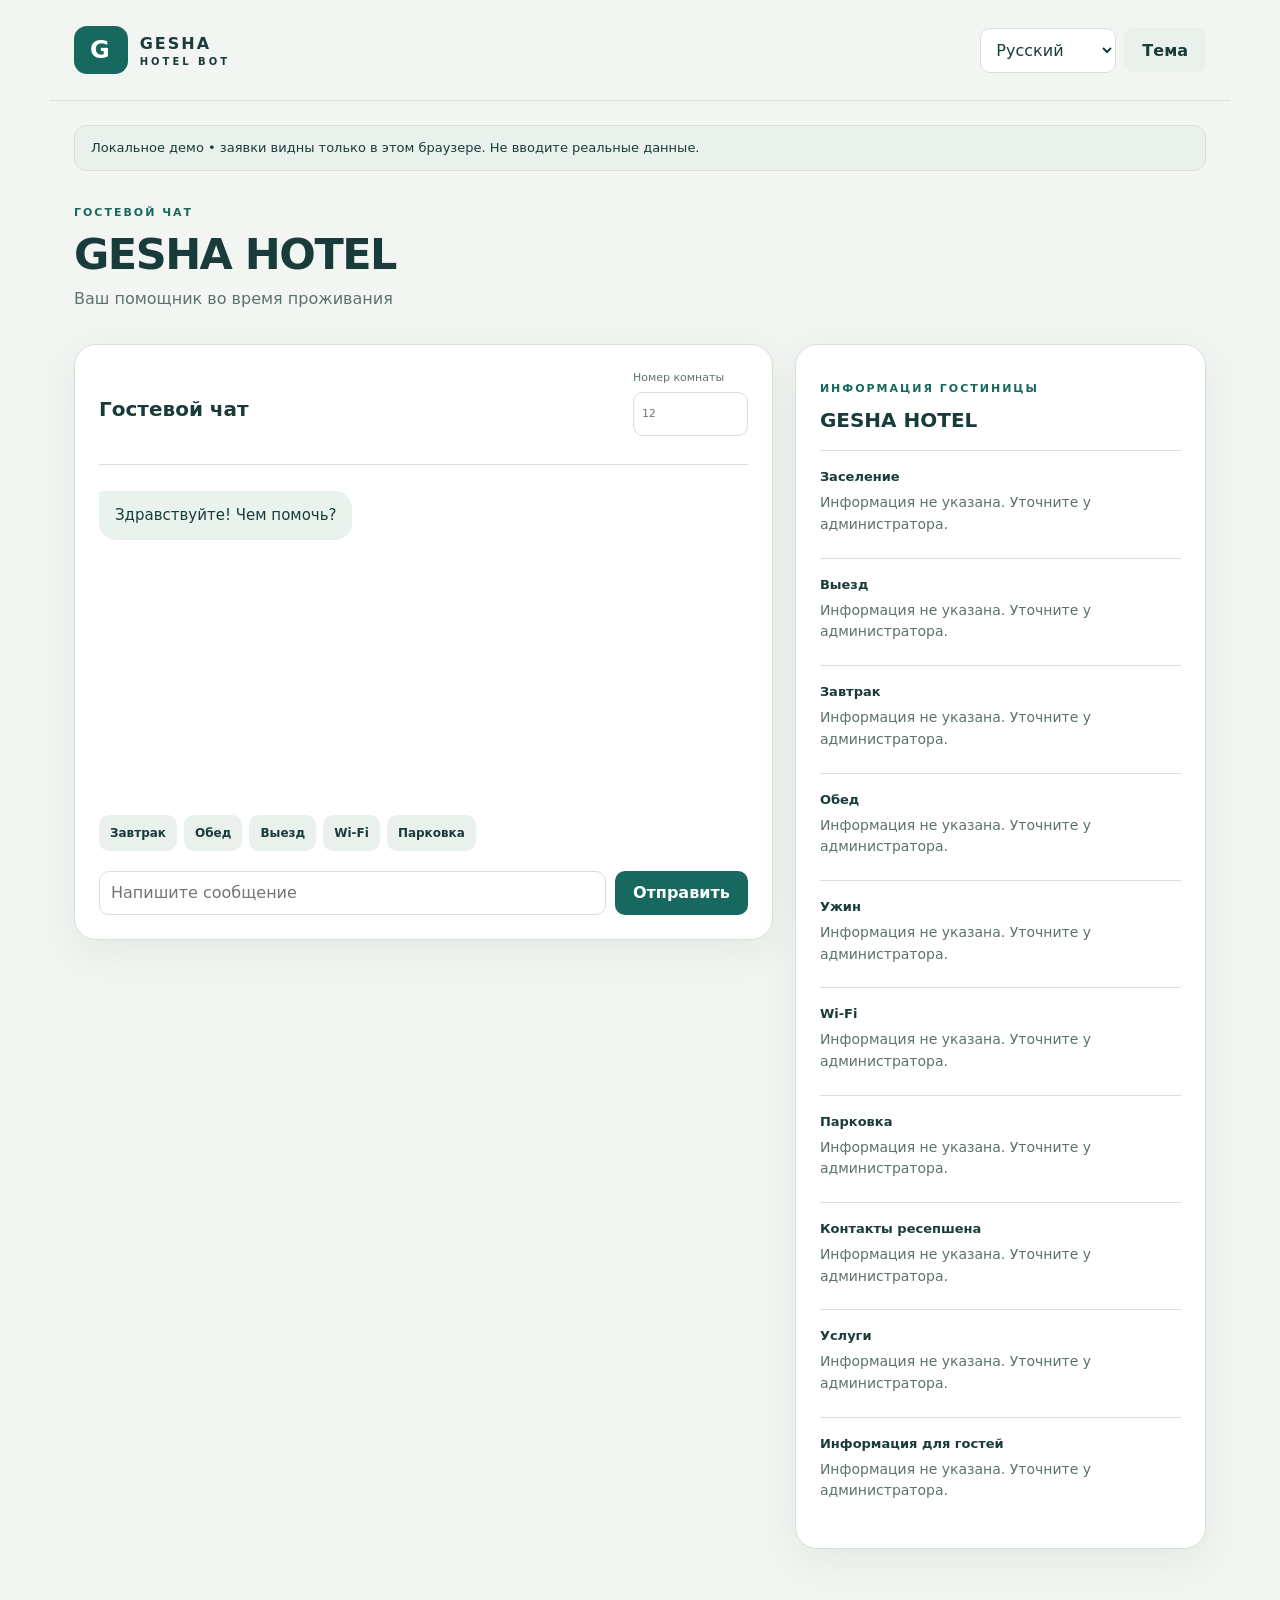
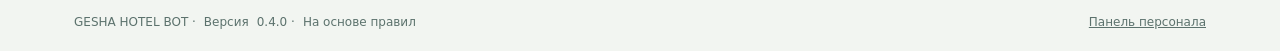
==== commit 582618a7: "Document passing browser CI and finish UI localization" ====
--- a/docs/index.html
+++ b/docs/index.html
@@ -1,2 +1,2 @@
 <!doctype html>
-<html lang="ru"><head><meta charset="utf-8"><meta name="viewport" content="width=device-width,initial-scale=1"><meta name="theme-color" content="#113c3a"><meta name="referrer" content="no-referrer"><title>GESHA HOTEL BOT · v0.4</title><link rel="stylesheet" href="style.css?v=0.4.0"><script defer src="engine.js?v=0.4.0"></script><script defer src="ui.js?v=0.4.0"></script></head><body data-page="guest"><header><a class="brand" href="./"><span class="mark">G</span><span>GESHA<span class="brand-sub">HOTEL BOT</span></span></a><div class="tools"><select id="lang" aria-label="Language"><option value="ru">Русский</option><option value="de">Deutsch</option><option value="en">English</option><option value="uk">Українська</option></select><button id="theme" data-t="theme" class="quiet"></button></div></header><main><div class="notice" id="mode" role="status"></div><div id="error" role="alert" hidden></div><section class="hero"><p class="eyebrow" data-t="guest"></p><h1 id="hotelName">GESHA HOTEL</h1><p data-t="intro"></p></section><div class="guest-grid"><section class="card chat-card"><div class="chat-head"><h2 data-t="guest"></h2><label class="room"><span data-t="room"></span><input id="room" maxlength="10" inputmode="text" placeholder="12"></label></div><div id="chat" role="log" aria-live="polite"></div><div class="chips" id="chips"></div><form id="chatForm"><label class="sr-only" for="message" data-t="message"></label><input id="message" maxlength="1500" required autocomplete="off" data-placeholder="message"><button id="send" data-t="send"></button></form><button class="quiet" id="cancel" data-t="cancel" hidden></button></section><aside class="card"><img id="hotelLogo" hidden alt="Hotel"><p class="eyebrow" data-t="configure"></p><h2 id="infoName">GESHA HOTEL</h2><p id="address"></p><div id="guestInfo"></div></aside></div></main><footer>GESHA HOTEL BOT · <span data-t="version"></span> 0.4.0 · Rules-based <a id="other"></a></footer></body></html>+<html lang="ru"><head><meta charset="utf-8"><meta name="viewport" content="width=device-width,initial-scale=1"><meta name="theme-color" content="#113c3a"><meta name="referrer" content="no-referrer"><title>GESHA HOTEL BOT · v0.4</title><link rel="stylesheet" href="style.css?v=0.4.0"><script defer src="engine.js?v=0.4.0"></script><script defer src="ui.js?v=0.4.0"></script></head><body data-page="guest"><header><a class="brand" href="./"><span class="mark">G</span><span>GESHA<span class="brand-sub">HOTEL BOT</span></span></a><div class="tools"><select id="lang" aria-label="Language"><option value="ru">Русский</option><option value="de">Deutsch</option><option value="en">English</option><option value="uk">Українська</option></select><button id="theme" data-t="theme" class="quiet"></button></div></header><main><div class="notice" id="mode" role="status"></div><div id="error" role="alert" hidden></div><section class="hero"><p class="eyebrow" data-t="guest"></p><h1 id="hotelName">GESHA HOTEL</h1><p data-t="intro"></p></section><div class="guest-grid"><section class="card chat-card"><div class="chat-head"><h2 data-t="guest"></h2><label class="room"><span data-t="room"></span><input id="room" maxlength="10" inputmode="text" placeholder="12"></label></div><div id="chat" role="log" aria-live="polite"></div><div class="chips" id="chips"></div><form id="chatForm"><label class="sr-only" for="message" data-t="message"></label><input id="message" maxlength="1500" required autocomplete="off" data-placeholder="message"><button id="send" data-t="send"></button></form><button class="quiet" id="cancel" data-t="cancel" hidden></button></section><aside class="card"><img id="hotelLogo" hidden alt="Hotel"><p class="eyebrow" data-t="configure"></p><h2 id="infoName">GESHA HOTEL</h2><p id="address"></p><div id="guestInfo"></div></aside></div></main><footer>GESHA HOTEL BOT · <span data-t="version"></span> 0.4.0 · <span data-t="rulesBased"></span> <a id="other"></a></footer></body></html>
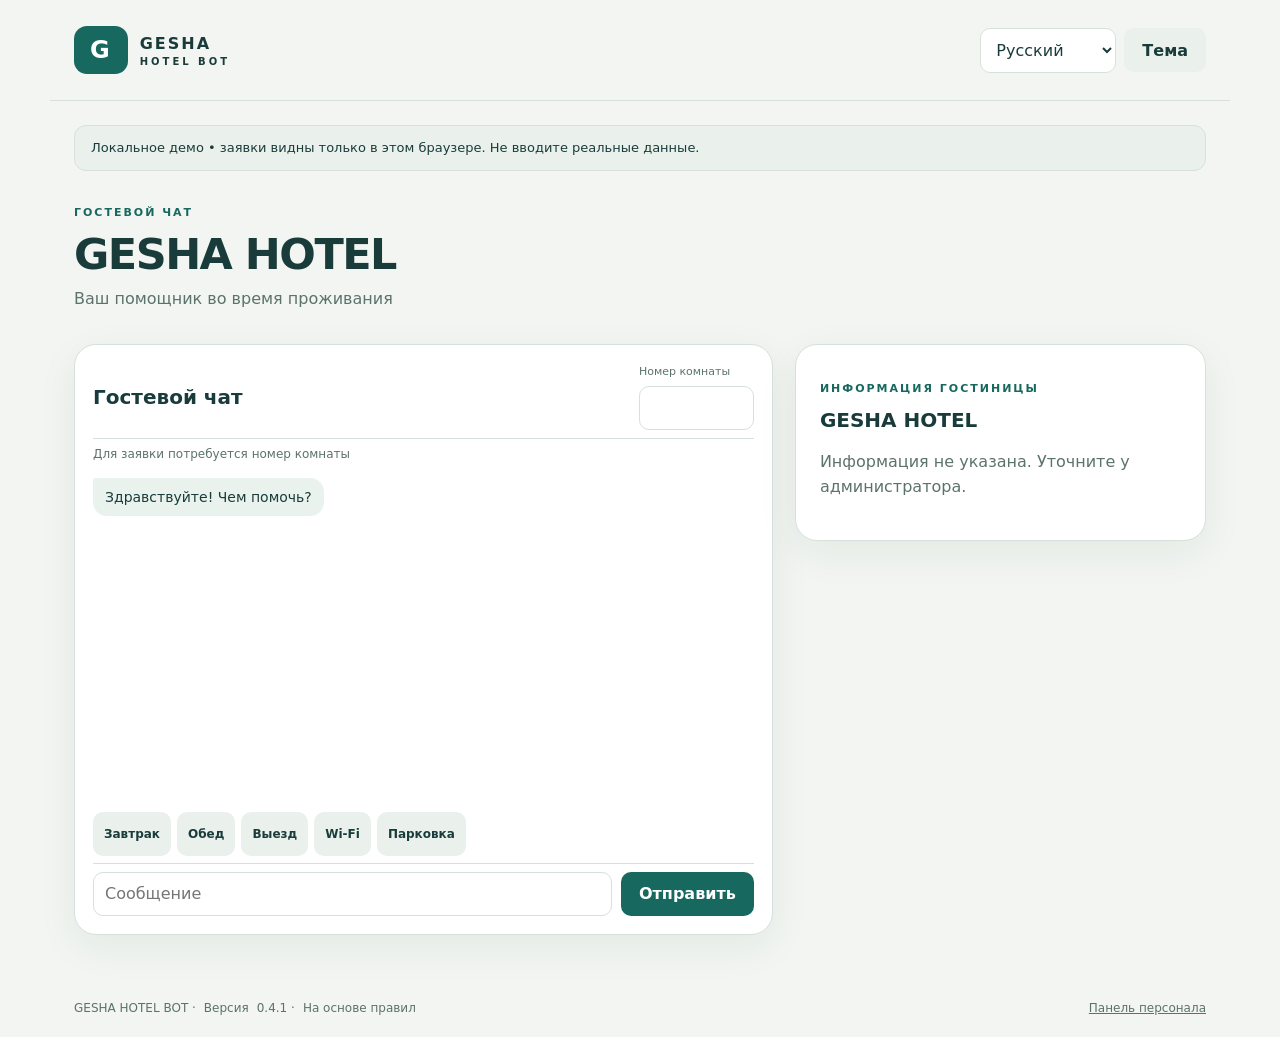
==== commit 4115c39d: "Fix v0.4.1 room capture, compact mobile chat and hotel settings feedback" ====
--- a/docs/index.html
+++ b/docs/index.html
@@ -1,2 +1,2 @@
 <!doctype html>
-<html lang="ru"><head><meta charset="utf-8"><meta name="viewport" content="width=device-width,initial-scale=1"><meta name="theme-color" content="#113c3a"><meta name="referrer" content="no-referrer"><title>GESHA HOTEL BOT · v0.4</title><link rel="stylesheet" href="style.css?v=0.4.0"><script defer src="engine.js?v=0.4.0"></script><script defer src="ui.js?v=0.4.0"></script></head><body data-page="guest"><header><a class="brand" href="./"><span class="mark">G</span><span>GESHA<span class="brand-sub">HOTEL BOT</span></span></a><div class="tools"><select id="lang" aria-label="Language"><option value="ru">Русский</option><option value="de">Deutsch</option><option value="en">English</option><option value="uk">Українська</option></select><button id="theme" data-t="theme" class="quiet"></button></div></header><main><div class="notice" id="mode" role="status"></div><div id="error" role="alert" hidden></div><section class="hero"><p class="eyebrow" data-t="guest"></p><h1 id="hotelName">GESHA HOTEL</h1><p data-t="intro"></p></section><div class="guest-grid"><section class="card chat-card"><div class="chat-head"><h2 data-t="guest"></h2><label class="room"><span data-t="room"></span><input id="room" maxlength="10" inputmode="text" placeholder="12"></label></div><div id="chat" role="log" aria-live="polite"></div><div class="chips" id="chips"></div><form id="chatForm"><label class="sr-only" for="message" data-t="message"></label><input id="message" maxlength="1500" required autocomplete="off" data-placeholder="message"><button id="send" data-t="send"></button></form><button class="quiet" id="cancel" data-t="cancel" hidden></button></section><aside class="card"><img id="hotelLogo" hidden alt="Hotel"><p class="eyebrow" data-t="configure"></p><h2 id="infoName">GESHA HOTEL</h2><p id="address"></p><div id="guestInfo"></div></aside></div></main><footer>GESHA HOTEL BOT · <span data-t="version"></span> 0.4.0 · <span data-t="rulesBased"></span> <a id="other"></a></footer></body></html>+<html lang="ru"><head><meta charset="utf-8"><meta name="viewport" content="width=device-width,initial-scale=1,interactive-widget=resizes-content"><meta name="theme-color" content="#113c3a"><meta name="referrer" content="no-referrer"><title>GESHA HOTEL BOT · v0.4.1</title><link rel="stylesheet" href="style.css?v=0.4.1"><script defer src="engine.js?v=0.4.1"></script><script defer src="ui.js?v=0.4.1"></script></head><body data-page="guest"><header><a class="brand" href="./"><span class="mark">G</span><span>GESHA<span class="brand-sub">HOTEL BOT</span></span></a><div class="tools"><select id="lang" aria-label="Language"><option value="ru">Русский</option><option value="de">Deutsch</option><option value="en">English</option><option value="uk">Українська</option></select><button id="theme" data-t="theme" class="quiet"></button></div></header><main><div class="notice" id="mode" role="status"></div><div id="error" role="alert" hidden></div><section class="hero"><p class="eyebrow" data-t="guest"></p><h1 id="hotelName">GESHA HOTEL</h1><p data-t="intro"></p></section><div class="guest-grid"><section class="card chat-card"><div class="chat-head"><h2 data-t="guest"></h2><label class="room"><span data-t="room"></span><input id="room" maxlength="10" inputmode="text" autocomplete="off" aria-describedby="roomStatus"></label></div><p id="roomStatus" class="room-status" aria-live="polite"></p><div id="chat" role="log" aria-live="polite"></div><div class="chips" id="chips"></div><form id="chatForm"><label class="sr-only" for="message" data-t="message"></label><input id="message" maxlength="1500" required autocomplete="off" enterkeyhint="send" data-placeholder="message"><button id="send" data-t="send"></button></form><button class="quiet" id="cancel" data-t="cancel" hidden></button></section><aside class="card"><img id="hotelLogo" hidden alt="Hotel"><p class="eyebrow" data-t="configure"></p><h2 id="infoName">GESHA HOTEL</h2><p id="address"></p><div id="guestInfo"></div></aside></div></main><footer>GESHA HOTEL BOT · <span data-t="version"></span> 0.4.1 · <span data-t="rulesBased"></span> <a id="other"></a></footer></body></html>
--- a/docs/style.css
+++ b/docs/style.css
@@ -1 +1,10 @@
 :root{font-family:Inter,system-ui,-apple-system,sans-serif;color:#193c3b;background:#f2f5f1;--surface:#fff;--soft:#eaf0eb;--line:#d6e1db;--ink:#193c3b;--muted:#5c726d;--accent:#17685e;--bubble:#e9f2ed;--shadow:0 12px 40px #163d3210;color-scheme:light}*{box-sizing:border-box}body{margin:0}body.dark{--surface:#162d2d;--soft:#1d3837;--line:#34504d;--ink:#ecf5f0;--muted:#b1c9c0;--accent:#7edac4;--bubble:#284541;background:#0e2222;color:var(--ink);color-scheme:dark}header{max-width:1180px;margin:auto;display:flex;align-items:center;justify-content:space-between;gap:15px;padding:26px 24px;border-bottom:1px solid var(--line)}a{color:inherit}.brand{text-decoration:none;display:flex;align-items:center;gap:12px;font-weight:800;letter-spacing:2px}.mark{background:#17685e;color:#fff;border-radius:13px;padding:10px 16px;font-size:24px}.brand-sub{display:block;font-size:10px;letter-spacing:3px;margin-top:3px}.tools{display:flex;gap:8px;align-items:center}main{max-width:1180px;padding:24px;margin:auto}.notice{border:1px solid var(--line);background:var(--soft);padding:12px 16px;border-radius:12px;font-size:13px;line-height:1.5}.hero{padding:27px 0}.eyebrow{color:var(--accent);font-size:11px;font-weight:800;letter-spacing:2px;text-transform:uppercase}h1{font-size:clamp(28px,5vw,43px);font-weight:650;letter-spacing:-1.5px;margin:8px 0}h2{font-size:20px;margin:0 0 18px}h3{font-size:17px}p{line-height:1.55;color:var(--muted)}.hero p{margin:6px 0}.guest-grid{display:grid;grid-template-columns:minmax(0,1.7fr) minmax(240px,1fr);gap:22px;align-items:start}.card{min-width:0;background:var(--surface);border:1px solid var(--line);border-radius:22px;padding:24px;box-shadow:var(--shadow);margin-bottom:20px}.chat-head{display:flex;justify-content:space-between;align-items:center;gap:14px;border-bottom:1px solid var(--line);padding-bottom:15px}.chat-head h2{margin:0}.room{font-size:11px;max-width:115px}.room input{padding:8px}label{display:block;font-size:13px;color:var(--muted);line-height:1.6}input,textarea,select,button{font:inherit;border-radius:10px;min-height:44px}input,textarea,select{border:1px solid var(--line);background:var(--surface);color:var(--ink);padding:11px;max-width:100%;width:100%;min-width:0}label input,label textarea,label select{display:block;margin:5px 0 13px}textarea{min-height:80px;resize:vertical}button{border:0;background:#17685e;color:#fff;padding:11px 18px;cursor:pointer;font-weight:650}button:disabled{opacity:.5;cursor:wait}button:hover{filter:brightness(1.08)}button:focus-visible,a:focus-visible,input:focus-visible,textarea:focus-visible,select:focus-visible{outline:3px solid #d8ab59;outline-offset:2px}.quiet{background:var(--soft);color:var(--ink)}.tools select{width:auto}#chat{height:340px;overflow:auto;padding:14px 0;scroll-behavior:smooth}.bubble{background:var(--bubble);padding:13px 16px;border-radius:3px 17px 17px;margin:12px 0;max-width:90%;width:fit-content;white-space:pre-wrap;overflow-wrap:anywhere;font-size:15px;line-height:1.55}.bubble.mine{background:#17685e;color:#fff;margin-left:auto;border-radius:17px 3px 17px 17px}.chips{display:flex;gap:7px;flex-wrap:wrap;margin:10px 0}.chips button{background:var(--soft);color:var(--ink);font-size:12px;min-height:36px;padding:7px 11px}#chatForm{display:flex;gap:9px;padding-top:10px}#chatForm input{flex:1}#cancel{margin-top:10px}aside .info-row{border-top:1px solid var(--line);padding:15px 0;overflow-wrap:anywhere}aside .info-row strong{font-size:13px}aside .info-row p{font-size:14px;margin:7px 0;white-space:pre-wrap}#hotelLogo{width:64px;height:64px;object-fit:contain}.toolbar,.section-head{display:flex;gap:12px;align-items:center;justify-content:space-between;margin-bottom:18px}.section-head select{width:auto}.section-head h2{margin:0}.stats{display:grid;grid-template-columns:repeat(4,1fr);gap:12px;margin-bottom:20px}.stat{background:var(--surface);border:1px solid var(--line);border-radius:15px;padding:18px}.stat strong{display:block;font-size:27px}.stat span{font-size:12px;color:var(--muted)}.ticket{border-top:1px solid var(--line);padding:18px 0;overflow-wrap:anywhere}.ticket p{white-space:pre-wrap}.ticket small{color:var(--muted)}.ticket-controls{display:flex;gap:10px;flex-wrap:wrap;align-items:end}.ticket-controls label{flex:1;min-width:130px}.ticket-controls select{margin-bottom:0}.ticket-controls button{font-size:13px}.settings-grid{display:grid;grid-template-columns:1fr 1fr;gap:12px 22px}.login{max-width:460px;margin:auto}.badge{font-size:12px;padding:5px 10px;background:var(--soft);border-radius:20px;display:inline-block;margin:5px}.ticket-title{display:flex;flex-wrap:wrap;justify-content:space-between;gap:10px}#linkForm{border-top:1px solid var(--line);margin-top:25px;padding-top:15px}#ownerArea form{max-width:450px}#error{padding:15px;margin:12px 0;background:#ffe7df;color:#8a2510;border-radius:12px}footer{max-width:1180px;margin:auto;padding:22px 24px;font-size:12px;color:var(--muted);display:flex;gap:8px;flex-wrap:wrap}footer a{margin-left:auto}.sr-only{position:absolute;width:1px;height:1px;overflow:hidden;clip:rect(0,0,0,0)}[hidden]{display:none!important}@media(max-width:760px){header{padding:18px 16px}.tools{gap:5px}.tools select,.tools button{font-size:12px;padding:9px}.brand{font-size:13px;gap:8px}.mark{padding:8px 12px}main{padding:16px}.guest-grid{grid-template-columns:1fr}.card{padding:18px;border-radius:17px}.hero{padding:23px 0}.settings-grid{grid-template-columns:1fr}.stats{grid-template-columns:repeat(2,1fr)}#chat{height:320px}#chatForm button{padding:11px;font-size:13px}}@media(prefers-reduced-motion:reduce){#chat{scroll-behavior:auto}}
+
+/* v0.4.1: compact chat, normal-flow composer, accessible touch targets. */
+.chat-card{padding:18px}.chat-head{padding-bottom:8px}.room input{margin-bottom:0;font-size:16px}.room-status{font-size:12px;line-height:1.4;margin:7px 0 0;color:var(--muted)}.room-status.valid{color:var(--accent)}
+#chat{height:clamp(220px,38dvh,360px);padding:8px 0;scroll-behavior:auto;overscroll-behavior:contain;scroll-padding-block:8px}
+.bubble{padding:9px 12px;margin:7px 0;font-size:14px;line-height:1.45;max-width:94%;border-radius:3px 14px 14px}.bubble.mine{border-radius:14px 3px 14px 14px}
+#chatForm{position:relative;background:var(--surface);margin:0;padding-top:8px;border-top:1px solid var(--line);align-items:center}#chatForm input{font-size:16px}.chips{gap:6px;margin:7px 0}.chips button{min-height:44px;font-size:12px;padding:9px 11px}
+.settings-overview{display:flex;align-items:center;justify-content:space-between;gap:12px;flex-wrap:wrap;margin:14px 0}.settings-overview p{margin:0;font-size:14px}#settings{display:block}.settings-group{border:1px solid var(--line);border-radius:12px;padding:16px;margin:0 0 18px;min-width:0}.settings-group legend,.service-languages legend{font-size:14px;font-weight:700;padding:0 7px;color:var(--ink)}.field-heading{display:flex;justify-content:space-between;align-items:start;gap:8px}.field-state{font-size:11px;color:var(--muted);white-space:nowrap}.is-filled .field-state{color:var(--accent)}.is-filled .field-state::before{content:'✓ '}.setting-field input,.setting-field textarea{margin-bottom:2px;font-size:16px}.setting-field textarea{min-height:72px}.service-languages{border:0;padding:4px 0;display:flex;flex-wrap:wrap;gap:8px}.service-languages label{display:flex;align-items:center;gap:7px;min-height:44px}.service-languages input{width:20px;min-height:20px;height:20px;margin:0}.settings-save{display:flex;align-items:center;gap:12px;margin-top:14px;flex-wrap:wrap}.settings-save span{font-size:13px;color:var(--muted)}.ticket-id{margin:8px 0}.ticket-id summary{min-height:44px;padding:12px 0;cursor:pointer;font-size:12px;color:var(--muted);width:fit-content}.ticket-id code{display:block;font-size:12px;overflow-wrap:anywhere}.badge{margin:0}.status-new{background:#fff0cc;color:#724d03}.status-accepted{background:#e5edff;color:#254b92}.status-in_progress{background:#f0e6ff;color:#68309a}.status-done{background:#d9f3e5;color:#176441}.dark .status-new{background:#584521;color:#ffe0a2}.dark .status-accepted{background:#283e60;color:#c2d9ff}.dark .status-in_progress{background:#4d315d;color:#edc9ff}.dark .status-done{background:#214e3b;color:#a7efca}
+@media(max-width:760px){header{padding:12px}.brand-sub{font-size:9px}.tools select{max-width:100px}main{padding:12px}.notice{padding:9px 11px;font-size:12px}.hero{padding:14px 0}.hero h1{font-size:28px;margin:5px 0}.hero .eyebrow{display:none}.hero p{font-size:13px}.card{padding:14px;margin-bottom:14px}.chat-head h2{font-size:17px}.room{max-width:118px}.room-status{font-size:11px}#chat{height:clamp(190px,34dvh,290px)}#chatForm{gap:6px}#chatForm button{min-height:46px;padding:10px}.settings-group{padding:12px}.settings-grid{gap:14px}.ticket-controls{gap:8px}.ticket-controls button{flex:1}.section-head{flex-wrap:wrap}footer{padding:15px 12px;font-size:11px}}
+@media(max-width:760px){.chips{flex-wrap:nowrap;overflow-x:auto;scrollbar-width:thin;padding-bottom:3px}.chips button{flex:0 0 auto}}
